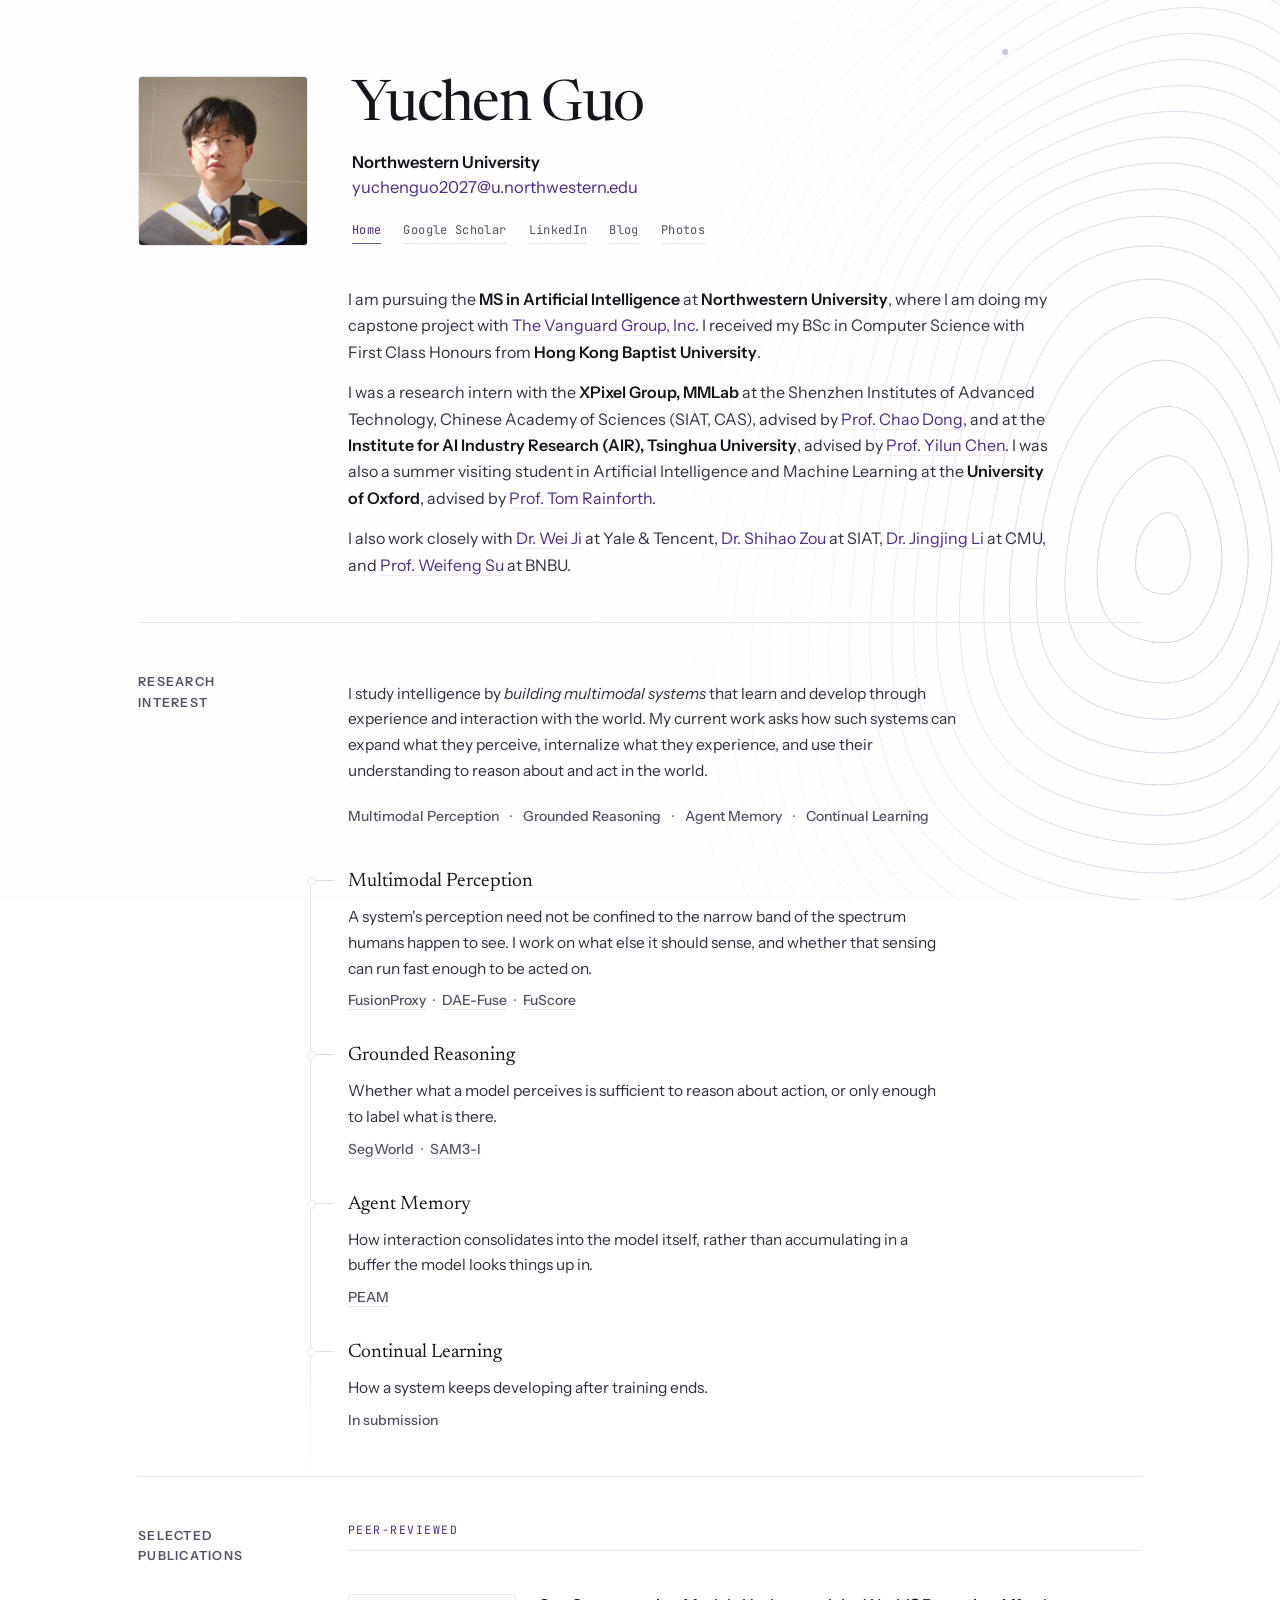
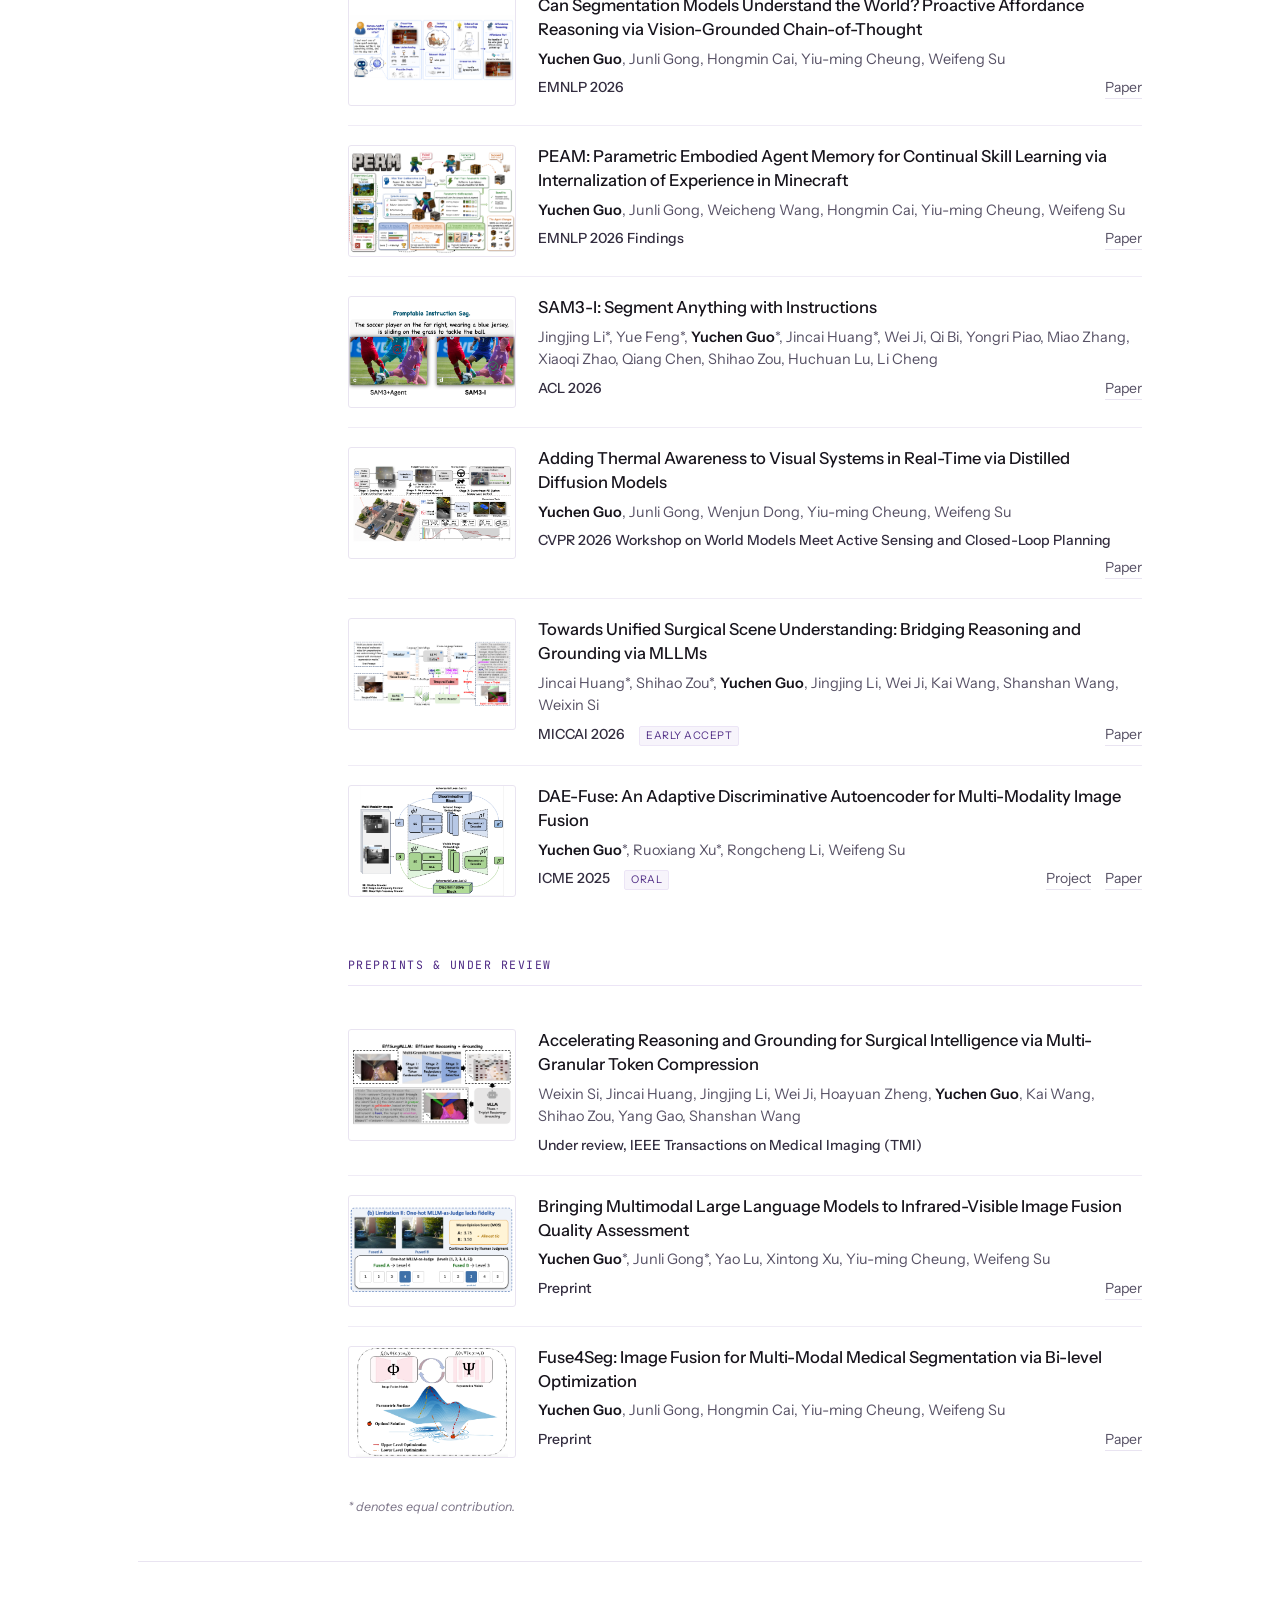
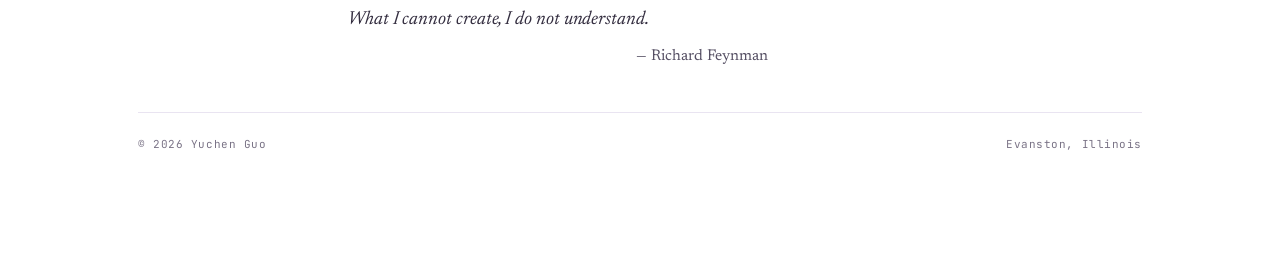
==== index.html @ 352e9614 "Revise research statement in index.html Removed a paragraph about studying intelligence and updated " ====
<!doctype html>
<html lang="en">
<head>
<meta charset="utf-8" />
<meta name="viewport" content="width=device-width,initial-scale=1" />
<title>Yuchen Guo</title>
<meta name="description" content="Yuchen Guo — MSAI student at Northwestern University. Multimodal perception, grounded reasoning, agent memory, continual learning." />
<meta name="theme-color" content="#ffffff" />

<link rel="icon" type="image/jpeg" href="cat.jpg" />
<link rel="apple-touch-icon" href="cat.jpg" />
<link rel="preconnect" href="https://fonts.googleapis.com" />
<link rel="preconnect" href="https://fonts.gstatic.com" crossorigin />
<link href="https://fonts.googleapis.com/css2?family=Newsreader:ital,opsz,wght@0,6..72,300;0,6..72,400;0,6..72,500;1,6..72,300;1,6..72,400&family=Instrument+Sans:wght@400;500;600&family=JetBrains+Mono:wght@400;500&display=swap" rel="stylesheet" />
<link rel="stylesheet" href="site.css?v=8" />
</head>

<body>
<script>document.documentElement.className += " js";</script>
<div class="field" aria-hidden="true"></div>
<div class="grain" aria-hidden="true"></div>

<div class="page">

  <!-- ══════ MASTHEAD ══════ -->
  <header class="masthead rise">
    <div class="portrait"><img src="photo.png" alt="Yuchen Guo" /></div>
    <div>
      <h1 class="name">Yuchen Guo</h1>
      <p class="affil">
        <span class="school">Northwestern University</span><br />
        <a href="mailto:yuchenguo2027@u.northwestern.edu">yuchenguo2027@u.northwestern.edu</a>
      </p>
      <nav class="contact">
        <a href="index.html" aria-current="page">Home</a>
        <a href="https://scholar.google.com/citations?user=2wsaCVoAAAAJ&amp;hl=en" target="_blank" rel="noopener noreferrer">Google Scholar</a>
        <a href="https://www.linkedin.com/in/yuchenguonu/" target="_blank" rel="noopener noreferrer">LinkedIn</a>
        <a href="blog.html">Blog</a>
        <a href="photos.html">Photos</a>
      </nav>
    </div>
  </header>

  <!-- ══════ BIO ══════ -->
  <section class="band band--open rise rise-2">
    <div class="band-label"></div>
    <div class="band-body bio">
      <p>
        I am pursuing the <strong>MS in Artificial Intelligence</strong> at
        <strong>Northwestern University</strong>, where I am doing my capstone project with
        <a href="https://investor.vanguard.com/">The Vanguard Group, Inc</a>. 
        I received my BSc in Computer Science with First
        Class Honours from <strong>Hong Kong Baptist University</strong>.
      </p>
      <p>
        I was a research intern with the <strong>XPixel Group, MMLab</strong> at the
        Shenzhen Institutes of Advanced Technology, Chinese Academy of Sciences (SIAT, CAS), advised by
        <a href="https://scholar.google.com/citations?user=OSDCB0UAAAAJ&amp;hl=en">Prof. Chao Dong</a>,
        and at the <strong>Institute for AI Industry Research (AIR), Tsinghua University</strong>,
        advised by <a href="https://air.tsinghua.edu.cn/en/info/1046/1621.htm">Prof. Yilun Chen</a>.
        I was also a summer visiting student in Artificial Intelligence and Machine Learning at the
        <strong>University of Oxford</strong>, advised by
        <a href="https://www.robots.ox.ac.uk/~twgr/">Prof. Tom Rainforth</a>.
      </p>
      <p>
        I also work closely with
        <a href="https://scholar.google.com/citations?user=G4uCKHcAAAAJ&amp;hl=en">Dr. Wei Ji</a>
        at Yale &amp; Tencent, <a href="https://jimmyzou.github.io/">Dr. Shihao Zou</a> at SIAT,
        <a href="https://scholar.google.com/citations?user=1QYsOAUAAAAJ&amp;hl=en">Dr. Jingjing Li</a> at CMU, and
        <a href="https://staff.uic.edu.cn/wfsu/en">Prof. Weifeng Su</a> at BNBU.
      </p>
    </div>
  </section>

  <!-- ══════ RESEARCH INTERESTS ══════ -->
  <section class="band band--research">
    <div class="band-label">Research<br />Interest</div>
    <div class="band-body">

      <p class="statement-sub">
        I study intelligence by <em>building multimodal systems</em> that learn
        and develop through experience and interaction with the world. My current work asks how such systems can expand what they perceive, internalize what they
        experience, and use their understanding to reason about and act in the world.
      </p>

      <div class="keys">
        <span>Multimodal Perception</span>
        <span>Grounded Reasoning</span>
        <span>Agent Memory</span>
        <span>Continual Learning</span>
      </div>

      <div class="themes">
      <span class="spine" aria-hidden="true"><i class="spine-fill"></i></span>

      <div class="theme">
        <div class="theme-name">Multimodal Perception</div>
        <p class="theme-note">
          A system's perception need not be confined to the narrow band of the spectrum humans
          happen to see. I work on what else it should sense, and whether that sensing can run
          fast enough to be acted on.
        </p>
        <div class="theme-refs">
          <a href="https://arxiv.org/pdf/2605.06010">FusionProxy</a><span class="dot">·</span><a href="https://www.arxiv.org/pdf/2409.10080">DAE-Fuse</a><span class="dot">·</span><a href="https://arxiv.org/pdf/2605.06969">FuScore</a>
        </div>
      </div>

      <div class="theme">
        <div class="theme-name">Grounded Reasoning</div>
        <p class="theme-note">
          Whether what a model perceives is sufficient to reason about action, or only enough to
          label what is there.
        </p>
        <div class="theme-refs">
          <a href="https://arxiv.org/pdf/2605.27764">SegWorld</a><span class="dot">·</span><a href="https://arxiv.org/abs/2512.04585">SAM3-I</a>
        </div>
      </div>

      <div class="theme">
        <div class="theme-name">Agent Memory</div>
        <p class="theme-note">
          How interaction consolidates into the model itself, rather than accumulating in a buffer
          the model looks things up in.
        </p>
        <div class="theme-refs">
          <a href="https://arxiv.org/pdf/2605.27762">PEAM</a>
        </div>
      </div>

      <div class="theme">
        <div class="theme-name">Continual Learning</div>
        <p class="theme-note">How a system keeps developing after training ends.</p>
        <div class="theme-refs">In submission</div>
      </div>

      </div>

    </div>
  </section>

  <!-- ══════ PUBLICATIONS ══════ -->
  <section class="band">
    <div class="band-label">Selected<br />Publications</div>
    <div class="band-body">

      <div class="pubgroup">
        <div class="pubgroup-title">Peer-reviewed</div>

        <article class="pub">
          <div class="pub-fig"><img src="SegWorld.png" alt="SegWorld" /></div>
          <div class="pub-body">
            <h3 class="pub-title">Can Segmentation Models Understand the World? Proactive Affordance Reasoning via Vision-Grounded Chain-of-Thought</h3>
            <p class="pub-authors">
              <span class="me">Yuchen Guo</span>, Junli Gong, Hongmin Cai, Yiu-ming Cheung, Weifeng Su
            </p>
            <div class="pub-meta">
              <span class="pub-venue">EMNLP 2026</span>
              <span class="pub-links"><a href="https://arxiv.org/pdf/2605.27764">Paper</a></span>
            </div>
          </div>
        </article>

        <article class="pub">
          <div class="pub-fig"><img src="PEAM.png" alt="PEAM" /></div>
          <div class="pub-body">
            <h3 class="pub-title">PEAM: Parametric Embodied Agent Memory for Continual Skill Learning via Internalization of Experience in Minecraft</h3>
            <p class="pub-authors">
              <span class="me">Yuchen Guo</span>, Junli Gong, Weicheng Wang, Hongmin Cai, Yiu-ming Cheung, Weifeng Su
            </p>
            <div class="pub-meta">
              <span class="pub-venue">EMNLP 2026 Findings</span>
              <span class="pub-links"><a href="https://arxiv.org/pdf/2605.27762">Paper</a></span>
            </div>
          </div>
        </article>

        <article class="pub">
          <div class="pub-fig"><img src="sam3-I.png" alt="SAM3-I" /></div>
          <div class="pub-body">
            <h3 class="pub-title">SAM3-I: Segment Anything with Instructions</h3>
            <p class="pub-authors">
              Jingjing Li*, Yue Feng*, <span class="me">Yuchen Guo</span>*, Jincai Huang*, Wei Ji,
              Qi Bi, Yongri Piao, Miao Zhang, Xiaoqi Zhao, Qiang Chen, Shihao Zou, Huchuan Lu, Li Cheng
            </p>
            <div class="pub-meta">
              <span class="pub-venue">ACL 2026</span>
              <span class="pub-links"><a href="https://arxiv.org/abs/2512.04585">Paper</a></span>
            </div>
          </div>
        </article>
        
        <article class="pub">
          <div class="pub-fig"><img src="fusionproxy.png" alt="FusionProxy" /></div>
          <div class="pub-body">
            <h3 class="pub-title">Adding Thermal Awareness to Visual Systems in Real-Time via Distilled Diffusion Models</h3>
            <p class="pub-authors">
              <span class="me">Yuchen Guo</span>, Junli Gong, Wenjun Dong, Yiu-ming Cheung, Weifeng Su
            </p>
            <div class="pub-meta">
              <span class="pub-venue">CVPR 2026 Workshop on World Models Meet Active Sensing and Closed-Loop Planning</span>
              <span class="pub-links"><a href="https://arxiv.org/pdf/2605.06010">Paper</a></span>
            </div>
          </div>
        </article>

        <article class="pub">
          <div class="pub-fig"><img src="surg.png" alt="Surgical scene understanding" /></div>
          <div class="pub-body">
            <h3 class="pub-title">Towards Unified Surgical Scene Understanding: Bridging Reasoning and Grounding via MLLMs</h3>
            <p class="pub-authors">
              Jincai Huang*, Shihao Zou*, <span class="me">Yuchen Guo</span>, Jingjing Li, Wei Ji,
              Kai Wang, Shanshan Wang, Weixin Si
            </p>
            <div class="pub-meta">
              <span class="pub-venue">MICCAI 2026</span>
              <span class="pub-flag">Early Accept</span>
              <span class="pub-links"><a href="https://arxiv.org/pdf/2605.13530">Paper</a></span>
            </div>
          </div>
        </article>

        <article class="pub">
          <div class="pub-fig"><img src="daep1.png" alt="DAE-Fuse" /></div>
          <div class="pub-body">
            <h3 class="pub-title">DAE-Fuse: An Adaptive Discriminative Autoencoder for Multi-Modality Image Fusion</h3>
            <p class="pub-authors">
              <span class="me">Yuchen Guo</span>*, Ruoxiang Xu*, Rongcheng Li, Weifeng Su
            </p>
            <div class="pub-meta">
              <span class="pub-venue">ICME 2025</span>
              <span class="pub-flag">Oral</span>
              <span class="pub-links">
                <a href="https://eurekaarrow.github.io/daefuse.github.io/">Project</a>
                <a href="https://www.arxiv.org/pdf/2409.10080">Paper</a>
              </span>
            </div>
          </div>
        </article>
      </div>

      <div class="pubgroup">
        <div class="pubgroup-title">Preprints &amp; under review</div>

        <article class="pub">
          <div class="pub-fig"><img src="SurgEff.png" alt="Surgical token compression" /></div>
          <div class="pub-body">
            <h3 class="pub-title">Accelerating Reasoning and Grounding for Surgical Intelligence via Multi-Granular Token Compression</h3>
            <p class="pub-authors">
              Weixin Si, Jincai Huang, Jingjing Li, Wei Ji, Hoayuan Zheng, <span class="me">Yuchen Guo</span>,
              Kai Wang, Shihao Zou, Yang Gao, Shanshan Wang
            </p>
            <div class="pub-meta">
              <span class="pub-venue">Under review, IEEE Transactions on Medical Imaging (TMI)</span>
            </div>
          </div>
        </article>

        <article class="pub">
          <div class="pub-fig"><img src="FuScore.png" alt="FuScore" /></div>
          <div class="pub-body">
            <h3 class="pub-title">Bringing Multimodal Large Language Models to Infrared-Visible Image Fusion Quality Assessment</h3>
            <p class="pub-authors">
              <span class="me">Yuchen Guo</span>*, Junli Gong*, Yao Lu, Xintong Xu, Yiu-ming Cheung, Weifeng Su
            </p>
            <div class="pub-meta">
              <span class="pub-venue">Preprint</span>
              <span class="pub-links"><a href="https://arxiv.org/pdf/2605.06969">Paper</a></span>
            </div>
          </div>
        </article>

        <article class="pub">
          <div class="pub-fig"><img src="seg1.png" alt="Fuse4Seg" /></div>
          <div class="pub-body">
            <h3 class="pub-title">Fuse4Seg: Image Fusion for Multi-Modal Medical Segmentation via Bi-level Optimization</h3>
            <p class="pub-authors">
              <span class="me">Yuchen Guo</span>, Junli Gong, Hongmin Cai, Yiu-ming Cheung, Weifeng Su
            </p>
            <div class="pub-meta">
              <span class="pub-venue">Preprint</span>
              <span class="pub-links"><a href="https://arxiv.org/pdf/2409.10328">Paper</a></span>
            </div>
          </div>
        </article>

        <p class="pub-foot">* denotes equal contribution.</p>
      </div>

    </div>
  </section>

  <!-- ══════ CODA ══════ -->
  <section class="band coda">
    <div class="band-label"></div>
    <div class="band-body">
      <blockquote>
        What I cannot create, I do not understand.
        <cite>&mdash;&nbsp;Richard Feynman</cite>
      </blockquote>
    </div>
  </section>

  <footer class="foot">
    <span>© <span id="y"></span> Yuchen Guo</span>
    <span>Evanston, Illinois</span>
  </footer>

</div>

<script>
var yEl = document.getElementById('y');
if (yEl) yEl.textContent = new Date().getFullYear();

/* four themes wire into one path as you read past them */
(function(){
  var spine = document.querySelector('.spine');
  var fill  = document.querySelector('.spine-fill');
  var items = [].slice.call(document.querySelectorAll('.theme'));
  if (!spine || !fill) return;
  var queued = false;

  function light(){
    var line = innerHeight * 0.70;
    var box  = spine.getBoundingClientRect();
    fill.style.height = Math.max(0, Math.min(box.height, line - box.top)).toFixed(1) + 'px';
    for (var i = 0; i < items.length; i++){
      var t = items[i].getBoundingClientRect().top + 14;
      items[i].classList.toggle('lit', t <= line);
    }
    queued = false;
  }
  function ping(){ if (!queued){ queued = true; requestAnimationFrame(light); } }

  addEventListener('scroll', ping, {passive:true});
  addEventListener('resize', ping, {passive:true});
  addEventListener('load',   ping);
  light();
})();
</script>
<script src="field.js?v=6"></script>
</body>
</html>
---- site.css ----
/* ═══════════════ tokens ═══════════════ */

:root{
  --ink:        #17141c;
  --ink-soft:   #332d3f;
  --muted:      #565064;
  --faint:      #7a7386;

  --paper:      #ffffff;
  --wash:       #f7f4fb;
  --rule:       #e9e4f1;
  --rule-soft:  #f0ecf6;

  --purple:     #4e2a84;
  --purple-mid: #7b5aa6;
  --purple-tint:#ece5f6;

  --serif: "Newsreader", Georgia, "Times New Roman", serif;
  --sans:  "Instrument Sans", ui-sans-serif, system-ui, -apple-system, "Segoe UI", sans-serif;
  --mono:  "JetBrains Mono", ui-monospace, SFMono-Regular, Menlo, monospace;

  --page:  1060px;
  --rail:  158px;
  --gap:   52px;
}

*{ box-sizing:border-box; margin:0; padding:0 }
html{ -webkit-text-size-adjust:100% }

body{
  background:var(--paper);
  color:var(--ink);
  font-family:var(--sans);
  font-size:16px;
  line-height:1.65;
}

a{ color:var(--purple); text-decoration:none }
a:hover{ color:var(--purple-mid) }

:focus-visible{ outline:2px solid var(--purple); outline-offset:3px; border-radius:2px }

::selection{ background:var(--purple-tint); color:var(--ink) }
::-moz-selection{ background:var(--purple-tint); color:var(--ink) }

.page{ max-width:var(--page); margin:0 auto; padding:0 28px 110px; position:relative; z-index:1 }

/* ═══════════════ isotherm field ═══════════════ */

.field{
  position:fixed;
  inset:0 0 0 auto;
  width:min(58vw, 720px);
  pointer-events:none;
  user-select:none;
  z-index:0;
  overflow:hidden;
  opacity:0;
  animation:fieldIn 1.9s cubic-bezier(.3,.7,.4,1) .35s forwards;
  -webkit-mask-image:linear-gradient(to left,#000 0%,rgba(0,0,0,.85) 28%,rgba(0,0,0,.28) 62%,transparent 88%);
  mask-image:linear-gradient(to left,#000 0%,rgba(0,0,0,.85) 28%,rgba(0,0,0,.28) 62%,transparent 88%);
}
.field canvas{
  position:absolute;
  inset:0;
  width:100%; height:100%;
  display:block;
}
@keyframes fieldIn{ to{ opacity:.5 } }

/* ═══════════════ paper grain ═══════════════ */

.grain{
  position:fixed; inset:0;
  pointer-events:none;
  z-index:4;
  opacity:.042;
  mix-blend-mode:multiply;
  background-image:url("data:image/svg+xml,%3Csvg xmlns='http://www.w3.org/2000/svg' width='180' height='180'%3E%3Cfilter id='n'%3E%3CfeTurbulence type='fractalNoise' baseFrequency='.86' numOctaves='4' stitchTiles='stitch'/%3E%3CfeColorMatrix type='saturate' values='0'/%3E%3C/filter%3E%3Crect width='180' height='180' filter='url(%23n)'/%3E%3C/svg%3E");
  background-size:180px 180px;
}

/* ═══════════════ masthead ═══════════════ */

.masthead{
  display:grid;
  grid-template-columns:170px 1fr;
  gap:44px;
  align-items:center;
  padding:76px 0 40px;
}

.portrait{
  width:170px;
  border:1px solid var(--rule);
  border-radius:4px;
  overflow:hidden;
  background:var(--wash);
}
.portrait img{ width:100%; display:block }

.name{
  font-family:var(--serif);
  font-size:clamp(38px, 6vw, 56px);
  font-weight:400;
  font-variation-settings:"opsz" 72;
  line-height:1.04;
  letter-spacing:-.030em;
  color:var(--ink);
}

.affil{ margin-top:14px; font-size:16.5px; color:var(--ink-soft); line-height:1.5 }
.affil .school{ color:var(--ink); font-weight:600 }

.contact{
  margin-top:22px;
  display:flex; flex-wrap:wrap; gap:7px 22px;
  font-family:var(--mono); font-size:12px; letter-spacing:.03em;
}
.contact a{
  color:var(--muted);
  border-bottom:1px solid var(--rule);
  padding-bottom:2px;
  transition:color .18s ease, border-color .18s ease;
}
.contact a:hover{ color:var(--purple); border-bottom-color:var(--purple-mid) }
.contact a[aria-current]{
  color:var(--purple);
  border-bottom-color:var(--purple-mid);
}

/* ═══════════════ bands ═══════════════ */

.band{
  display:grid;
  grid-template-columns:var(--rail) 1fr;
  gap:var(--gap);
  padding:44px 0;
  border-top:1px solid var(--rule);
}
.band--open{ border-top:0; padding-top:0 }

.band-label{
  font-family:var(--sans);
  font-size:12.5px;
  font-weight:600;
  letter-spacing:.1em;
  text-transform:uppercase;
  color:var(--muted);
  padding-top:5px;
  position:sticky;
  top:30px;
  align-self:start;
}

.band-body{ min-width:0 }

/* ═══════════════ bio ═══════════════ */

.bio p{ max-width:64ch; color:var(--ink-soft); font-size:16px; margin-bottom:14px }
.bio p:last-child{ margin-bottom:0 }
.bio strong{ color:var(--ink); font-weight:600 }
.bio a{ border-bottom:1px solid var(--rule-soft) }
.bio a:hover{ border-bottom-color:var(--purple-mid) }

/* ═══════════════ research ═══════════════ */

.statement{
  font-family:var(--serif);
  font-size:20.5px; font-weight:400;
  line-height:1.5; letter-spacing:-.004em;
  color:var(--ink); max-width:56ch;
}
.statement em{ font-style:italic; color:var(--purple) }
.band--research .statement em{ font-style:normal; font-weight:500 }

.statement-sub{ margin-top:14px; max-width:62ch; font-size:15.5px; color:var(--ink-soft) }

.keys{
  margin:22px 0 38px;
  font-family:var(--sans); font-size:14px; font-weight:500; letter-spacing:0;
  color:var(--muted);
  display:flex; flex-wrap:wrap; gap:0 11px;
}
.keys span:not(:last-child)::after{ content:"·"; color:var(--faint); margin-left:11px }

.theme{ padding-bottom:28px }
.theme:last-child{ padding-bottom:0 }

.theme-name{
  position:relative;
  font-family:var(--serif);
  font-size:19.5px; font-weight:400;
  color:var(--ink); margin-bottom:6px;
}
.theme-name::before{
  content:"";
  position:absolute;
  left:-38px; top:.72em;
  width:24px; height:1px;
  background:var(--purple);
  opacity:.8;
}

.theme-note{ max-width:60ch; color:var(--ink-soft); font-size:15.5px }

.theme-refs{ margin:8px 0 0 0; font-family:var(--sans); font-size:14px; font-weight:500; color:var(--muted) }
.theme-refs a{ color:var(--muted); border-bottom:1px solid var(--rule) }
.theme-refs a:hover{ color:var(--purple); border-bottom-color:var(--purple-mid) }
.theme-refs .dot{ color:var(--faint); margin:0 .5em }

/* ═══════════════ research spine ═══════════════ */

.themes{ position:relative }

.spine{
  position:absolute;
  left:-38px; top:14px; bottom:-78px;
  width:1px;
  background:linear-gradient(to bottom,
    var(--rule) 0%, var(--rule) 72%, rgba(233,228,241,.45) 88%, transparent 100%);
}
.spine-fill{
  position:absolute; left:0; top:0;
  width:1px; height:0;
  background:linear-gradient(to bottom,
    var(--purple) 0%, var(--purple) 86%, rgba(78,42,132,.15) 100%);
  opacity:.6;
}

.theme-name::after{
  content:"";
  position:absolute;
  left:-41px; top:calc(.72em - 3px);
  width:7px; height:7px;
  border-radius:50%;
  background:var(--paper);
  border:1px solid var(--rule);
}

/* no-JS fallback: show everything already lit */
.js .theme-name::before{ opacity:.16; transition:opacity .5s ease }
.js .theme-name::after{ transition:background .5s ease, border-color .5s ease }
.js .theme.lit .theme-name::before{ opacity:.85 }
.js .theme.lit .theme-name::after{ background:var(--purple); border-color:var(--purple) }

@media (max-width: 560px){
  .spine{ display:none }
  .theme-name::after{ display:none }
}

/* ═══════════════ publications ═══════════════ */

.pubgroup + .pubgroup{ margin-top:40px }

.pubgroup-title{
  font-family:var(--mono);
  font-size:11.5px; letter-spacing:.13em; text-transform:uppercase;
  color:var(--purple);
  padding-bottom:10px; margin-bottom:24px;
  border-bottom:1px solid var(--purple-tint);
}

.pub{
  display:grid; grid-template-columns:168px minmax(0, 1fr); gap:22px;
  padding:19px 0;
  border-bottom:1px solid var(--rule-soft);
  align-items:start;
}
.pub:last-of-type{ border-bottom:0 }

.pub-fig{
  width:168px; aspect-ratio:3 / 2;
  border:1px solid var(--rule); border-radius:3px;
  overflow:hidden; background:var(--paper);
}
.pub-fig img{ width:100%; height:100%; object-fit:contain; display:block }

.pub-body{ min-width:0 }
.pub-title{
  font-family:var(--sans); font-size:16.5px; font-weight:500;
  line-height:1.45; color:var(--ink); margin-bottom:6px;
}
.pub-authors{ font-size:14.5px; line-height:1.55; color:var(--muted); margin-bottom:7px }
.pub-authors .me{ color:var(--ink); font-weight:600 }

.pub-meta{
  display:flex; flex-wrap:wrap; align-items:baseline; gap:6px 14px;
  font-family:var(--sans); font-size:14px; line-height:1.5; letter-spacing:0; color:var(--muted);
}
.pub-venue{ color:var(--ink-soft); font-weight:500 }
.pub-flag{
  color:var(--purple);
  border:1px solid var(--purple-tint); background:var(--wash);
  border-radius:2px; padding:1px 6px;
  font-size:10.5px; letter-spacing:.05em; text-transform:uppercase;
}
.pub-links{ margin-left:auto; display:flex; gap:14px }
.pub-links a{ color:var(--muted); border-bottom:1px solid var(--rule) }
.pub-links a:hover{ color:var(--purple); border-bottom-color:var(--purple-mid) }

.pub-foot{ margin-top:20px; font-size:12.5px; color:var(--faint); font-style:italic }

/* ═══════════════ coda ═══════════════ */

.coda blockquote{
  font-family:var(--serif);
  font-size:19px; font-weight:400; font-style:italic;
  line-height:1.5; letter-spacing:-.004em;
  color:var(--ink-soft); max-width:42ch;
}
.coda cite{
  display:block; margin-top:10px;
  font-family:var(--serif); font-size:15.5px;
  font-style:normal; font-weight:400; letter-spacing:0;
  text-align:right; color:var(--muted);
}

/* ═══════════════ blog ═══════════════ */

.post-list{ border-top:1px solid var(--rule-soft) }

.post{
  display:block;
  padding:22px 0;
  border-bottom:1px solid var(--rule-soft);
  color:inherit;
}
.post:hover .post-title{ color:var(--purple) }
.post:hover .post-arrow{ transform:translateX(4px); opacity:1 }

.post-date{
  font-family:var(--mono); font-size:11px;
  letter-spacing:.09em; text-transform:uppercase;
  color:var(--faint); margin-bottom:6px;
}
.post-title{
  font-family:var(--serif); font-size:22px; font-weight:400;
  line-height:1.32; color:var(--ink);
  transition:color .2s ease;
  display:flex; align-items:baseline; gap:10px;
}
.post-arrow{
  font-family:var(--sans); font-size:15px; color:var(--purple);
  opacity:.5; transition:transform .22s ease, opacity .22s ease;
}
.post-excerpt{ margin-top:7px; max-width:62ch; color:var(--ink-soft); font-size:15.5px }

.empty{
  padding:30px 0 6px;
  color:var(--faint); font-size:15.5px; font-style:italic;
}

/* ═══════════════ article (single post) ═══════════════ */

.article{ max-width:64ch }
.article h2{
  font-family:var(--serif); font-size:24px; font-weight:400;
  margin:38px 0 12px; color:var(--ink);
}
.article p{ margin-bottom:18px; color:var(--ink-soft); font-size:16.5px; line-height:1.75 }
.article blockquote{
  margin:26px 0; padding-left:22px;
  border-left:2px solid var(--purple-tint);
  font-family:var(--serif); font-style:italic; font-size:18px; color:var(--muted);
}
.article a{ border-bottom:1px solid var(--rule) }

.back{
  display:inline-block; margin-bottom:30px;
  font-family:var(--mono); font-size:11.5px;
  letter-spacing:.09em; text-transform:uppercase;
  color:var(--muted); border-bottom:1px solid var(--rule);
}
.back:hover{ color:var(--purple); border-bottom-color:var(--purple-mid) }

/* ═══════════════ photos + map ═══════════════ */

#map{
  height:440px;
  border:1px solid var(--rule);
  border-radius:4px;
  background:var(--wash);
  filter:saturate(.42);
}
.leaflet-container{ font-family:var(--sans) !important; background:#fff !important }
.leaflet-popup-content-wrapper{
  border-radius:3px !important;
  box-shadow:0 2px 14px rgba(23,20,28,.12) !important;
}
.leaflet-popup-content{
  margin:11px 14px !important;
  font-family:var(--sans) !important; font-size:13px !important; color:var(--ink) !important;
}
.leaflet-popup-content .pin-note{
  display:block; margin-top:2px;
  font-family:var(--mono); font-size:10.5px;
  letter-spacing:.06em; text-transform:uppercase; color:var(--faint);
}
.leaflet-control-attribution{ font-size:9px !important; opacity:.5 }

.map-note{
  margin-top:12px;
  font-family:var(--mono); font-size:11px; letter-spacing:.05em;
  color:var(--faint);
}

.gallery{
  columns:3; column-gap:14px;
}
.shot{
  break-inside:avoid;
  margin-bottom:14px;
  border:1px solid var(--rule);
  border-radius:3px;
  overflow:hidden;
  background:var(--wash);
  position:relative;
}
.shot img{ width:100%; display:block; transition:transform .5s cubic-bezier(.2,.7,.3,1) }
.shot:hover img{ transform:scale(1.028) }
.shot figcaption{
  position:absolute; left:0; right:0; bottom:0;
  padding:16px 12px 9px;
  font-family:var(--mono); font-size:10px;
  letter-spacing:.09em; text-transform:uppercase;
  color:#fff;
  background:linear-gradient(to top, rgba(23,20,28,.62), transparent);
  opacity:0; transition:opacity .28s ease;
}
.shot:hover figcaption{ opacity:1 }

/* ═══════════════ footer ═══════════════ */

.foot{
  border-top:1px solid var(--rule);
  padding-top:22px;
  display:flex; justify-content:space-between; flex-wrap:wrap; gap:8px;
  font-family:var(--mono); font-size:11px; letter-spacing:.05em; color:var(--faint);
}

/* ═══════════════ motion ═══════════════ */

.rise{ opacity:0; transform:translateY(8px); animation:rise .6s cubic-bezier(.22,.68,.35,1) forwards }
.rise-2{ animation-delay:.1s }
@keyframes rise{ to{ opacity:1; transform:none } }

@media (prefers-reduced-motion: reduce){
  .rise{ animation:none; opacity:1; transform:none }
  .field{ animation:none; opacity:.44 }
  *{ transition:none !important }
}

/* ═══════════════ responsive ═══════════════ */

@media (max-width: 1180px){
  .field{ width:min(66vw, 560px) }
  @keyframes fieldIn{ to{ opacity:.4 } }
  .gallery{ columns:2 }
}

@media (max-width: 880px){
  .band{ grid-template-columns:1fr; gap:18px; padding:38px 0 }
  .band-label{ padding-top:0; position:static }
  .masthead{ padding:56px 0 34px; gap:32px; grid-template-columns:140px 1fr }
  .portrait{ width:140px }
}

@media (max-width: 720px){
  .field{ display:none }
}

@media (max-width: 560px){
  .page{ padding:0 20px 72px }
  .masthead{ grid-template-columns:1fr; gap:22px; padding:44px 0 30px; align-items:start }
  .portrait{ width:118px }
  .statement{ font-size:19px }
  .pub{ grid-template-columns:1fr; gap:14px }
  .pub-fig{ width:100%; max-width:360px }
  .pub-links{ margin-left:0; width:100%; margin-top:4px }
  .theme-name::before{ display:none }
  .gallery{ columns:1 }
  #map{ height:340px }
  .post-title{ font-size:20px }
}
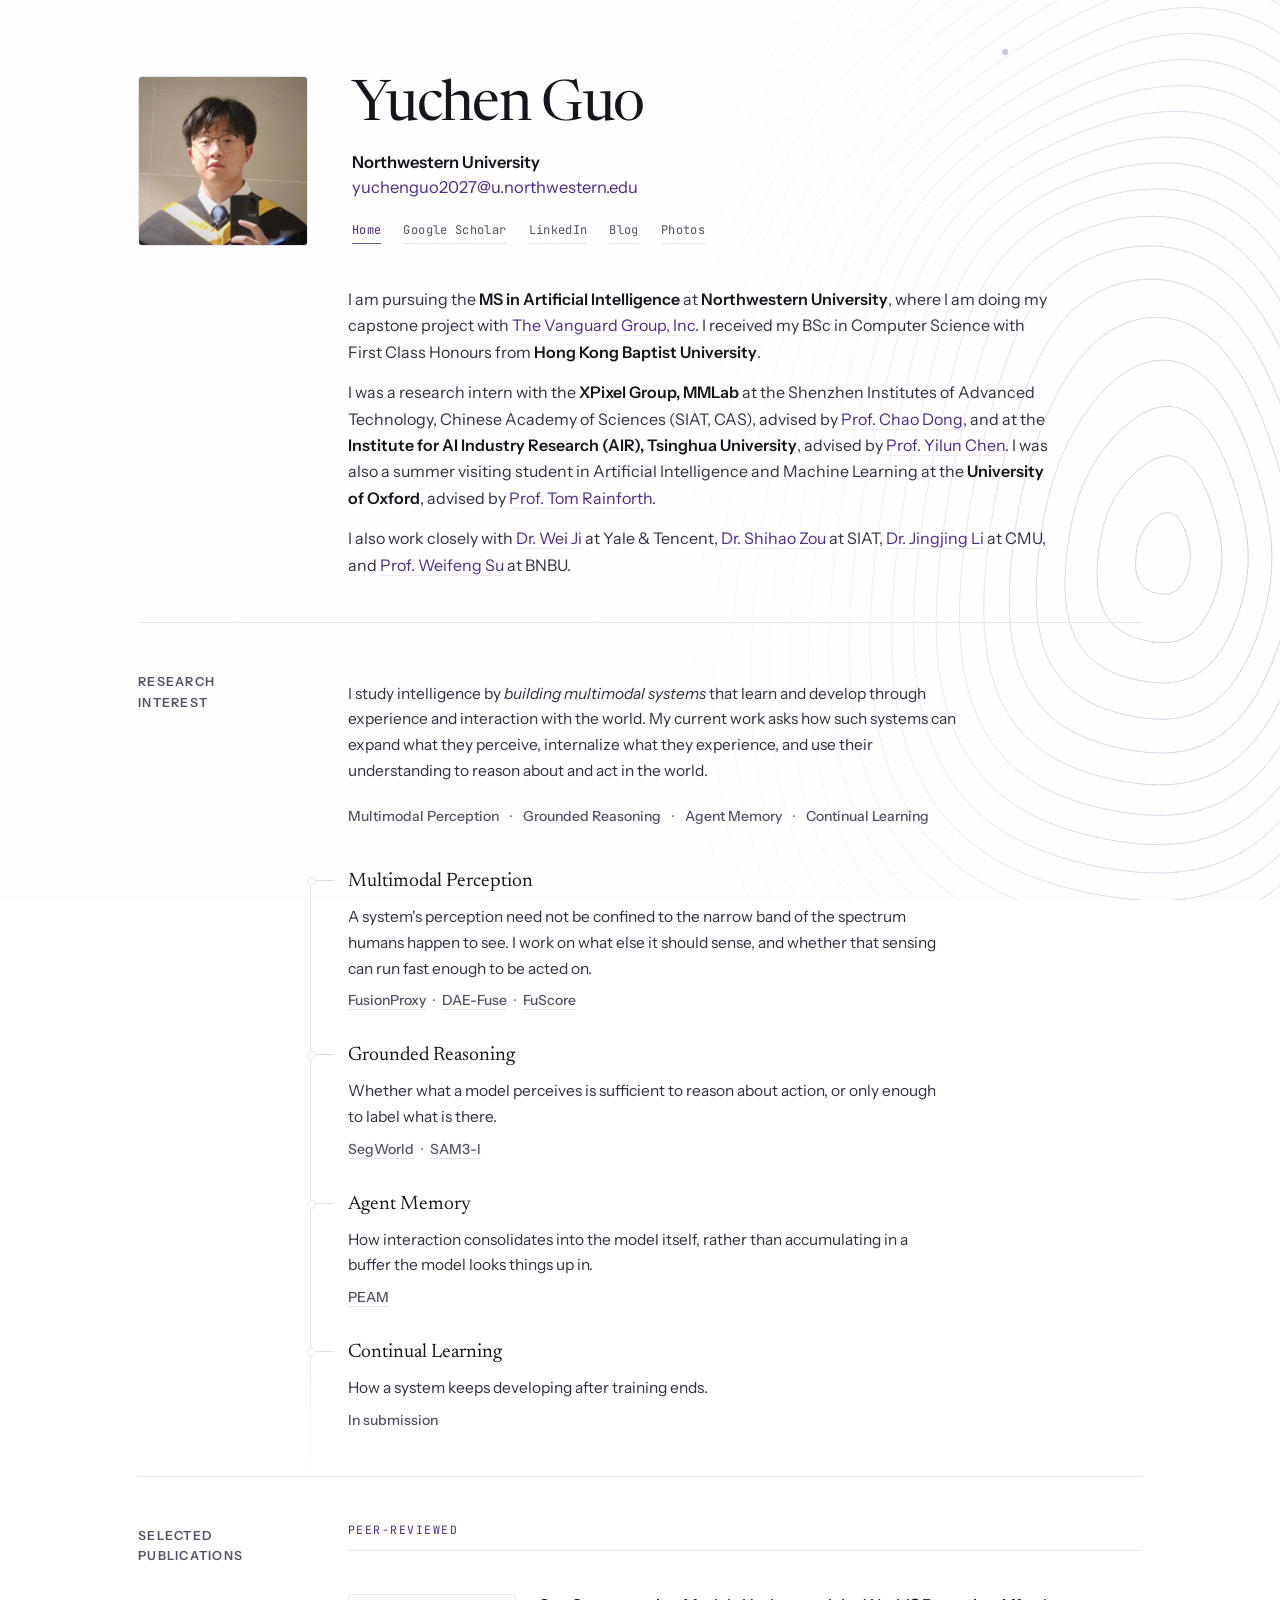
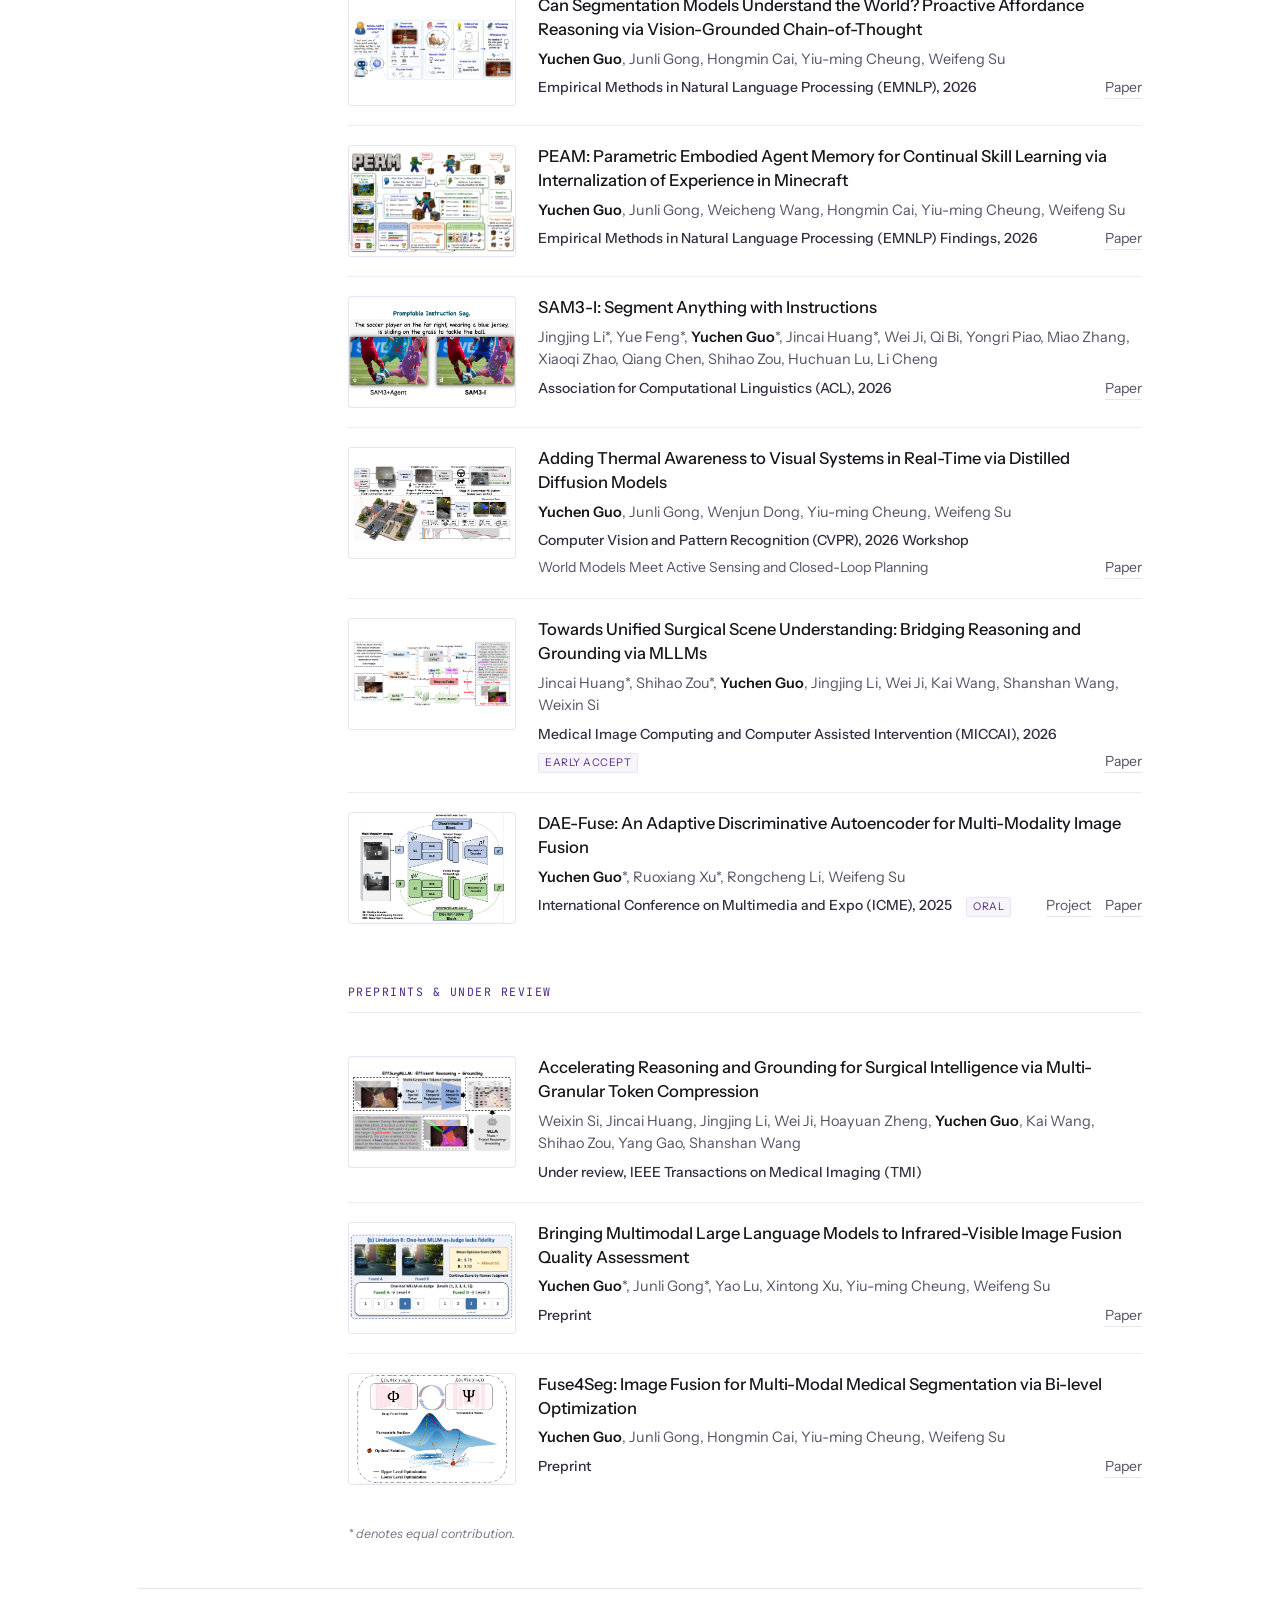
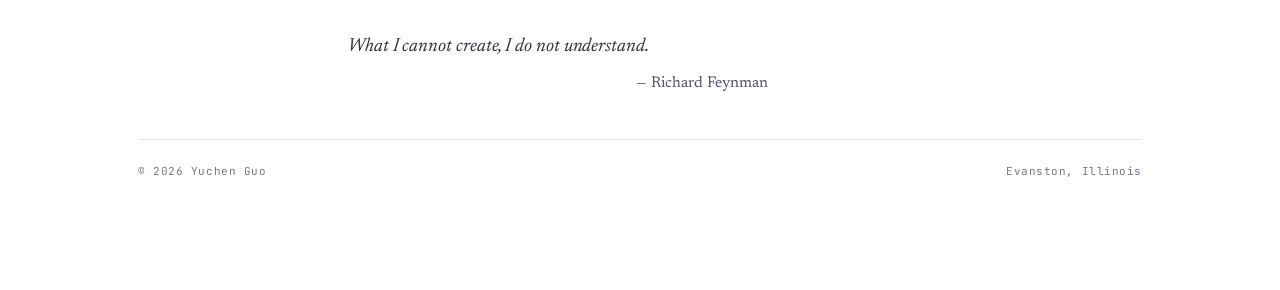
==== commit 059b97c9: "Update publication venues to full names and years" ====
--- a/index.html
+++ b/index.html
@@ -154,7 +154,7 @@
               <span class="me">Yuchen Guo</span>, Junli Gong, Hongmin Cai, Yiu-ming Cheung, Weifeng Su
             </p>
             <div class="pub-meta">
-              <span class="pub-venue">EMNLP 2026</span>
+              <span class="pub-venue">Empirical Methods in Natural Language Processing (EMNLP), 2026</span>
               <span class="pub-links"><a href="https://arxiv.org/pdf/2605.27764">Paper</a></span>
             </div>
           </div>
@@ -168,7 +168,7 @@
               <span class="me">Yuchen Guo</span>, Junli Gong, Weicheng Wang, Hongmin Cai, Yiu-ming Cheung, Weifeng Su
             </p>
             <div class="pub-meta">
-              <span class="pub-venue">EMNLP 2026 Findings</span>
+              <span class="pub-venue">Empirical Methods in Natural Language Processing (EMNLP) Findings, 2026</span>
               <span class="pub-links"><a href="https://arxiv.org/pdf/2605.27762">Paper</a></span>
             </div>
           </div>
@@ -183,7 +183,7 @@
               Qi Bi, Yongri Piao, Miao Zhang, Xiaoqi Zhao, Qiang Chen, Shihao Zou, Huchuan Lu, Li Cheng
             </p>
             <div class="pub-meta">
-              <span class="pub-venue">ACL 2026</span>
+              <span class="pub-venue">Association for Computational Linguistics (ACL), 2026</span>
               <span class="pub-links"><a href="https://arxiv.org/abs/2512.04585">Paper</a></span>
             </div>
           </div>
@@ -197,7 +197,8 @@
               <span class="me">Yuchen Guo</span>, Junli Gong, Wenjun Dong, Yiu-ming Cheung, Weifeng Su
             </p>
             <div class="pub-meta">
-              <span class="pub-venue">CVPR 2026 Workshop on World Models Meet Active Sensing and Closed-Loop Planning</span>
+              <span class="pub-venue">Computer Vision and Pattern Recognition (CVPR), 2026 Workshop </span>
+              <p>World Models Meet Active Sensing and Closed-Loop Planning</p>
               <span class="pub-links"><a href="https://arxiv.org/pdf/2605.06010">Paper</a></span>
             </div>
           </div>
@@ -212,7 +213,7 @@
               Kai Wang, Shanshan Wang, Weixin Si
             </p>
             <div class="pub-meta">
-              <span class="pub-venue">MICCAI 2026</span>
+              <span class="pub-venue">Medical Image Computing and Computer Assisted Intervention (MICCAI), 2026</span>
               <span class="pub-flag">Early Accept</span>
               <span class="pub-links"><a href="https://arxiv.org/pdf/2605.13530">Paper</a></span>
             </div>
@@ -227,7 +228,7 @@
               <span class="me">Yuchen Guo</span>*, Ruoxiang Xu*, Rongcheng Li, Weifeng Su
             </p>
             <div class="pub-meta">
-              <span class="pub-venue">ICME 2025</span>
+              <span class="pub-venue">International Conference on Multimedia and Expo (ICME), 2025</span>
               <span class="pub-flag">Oral</span>
               <span class="pub-links">
                 <a href="https://eurekaarrow.github.io/daefuse.github.io/">Project</a>
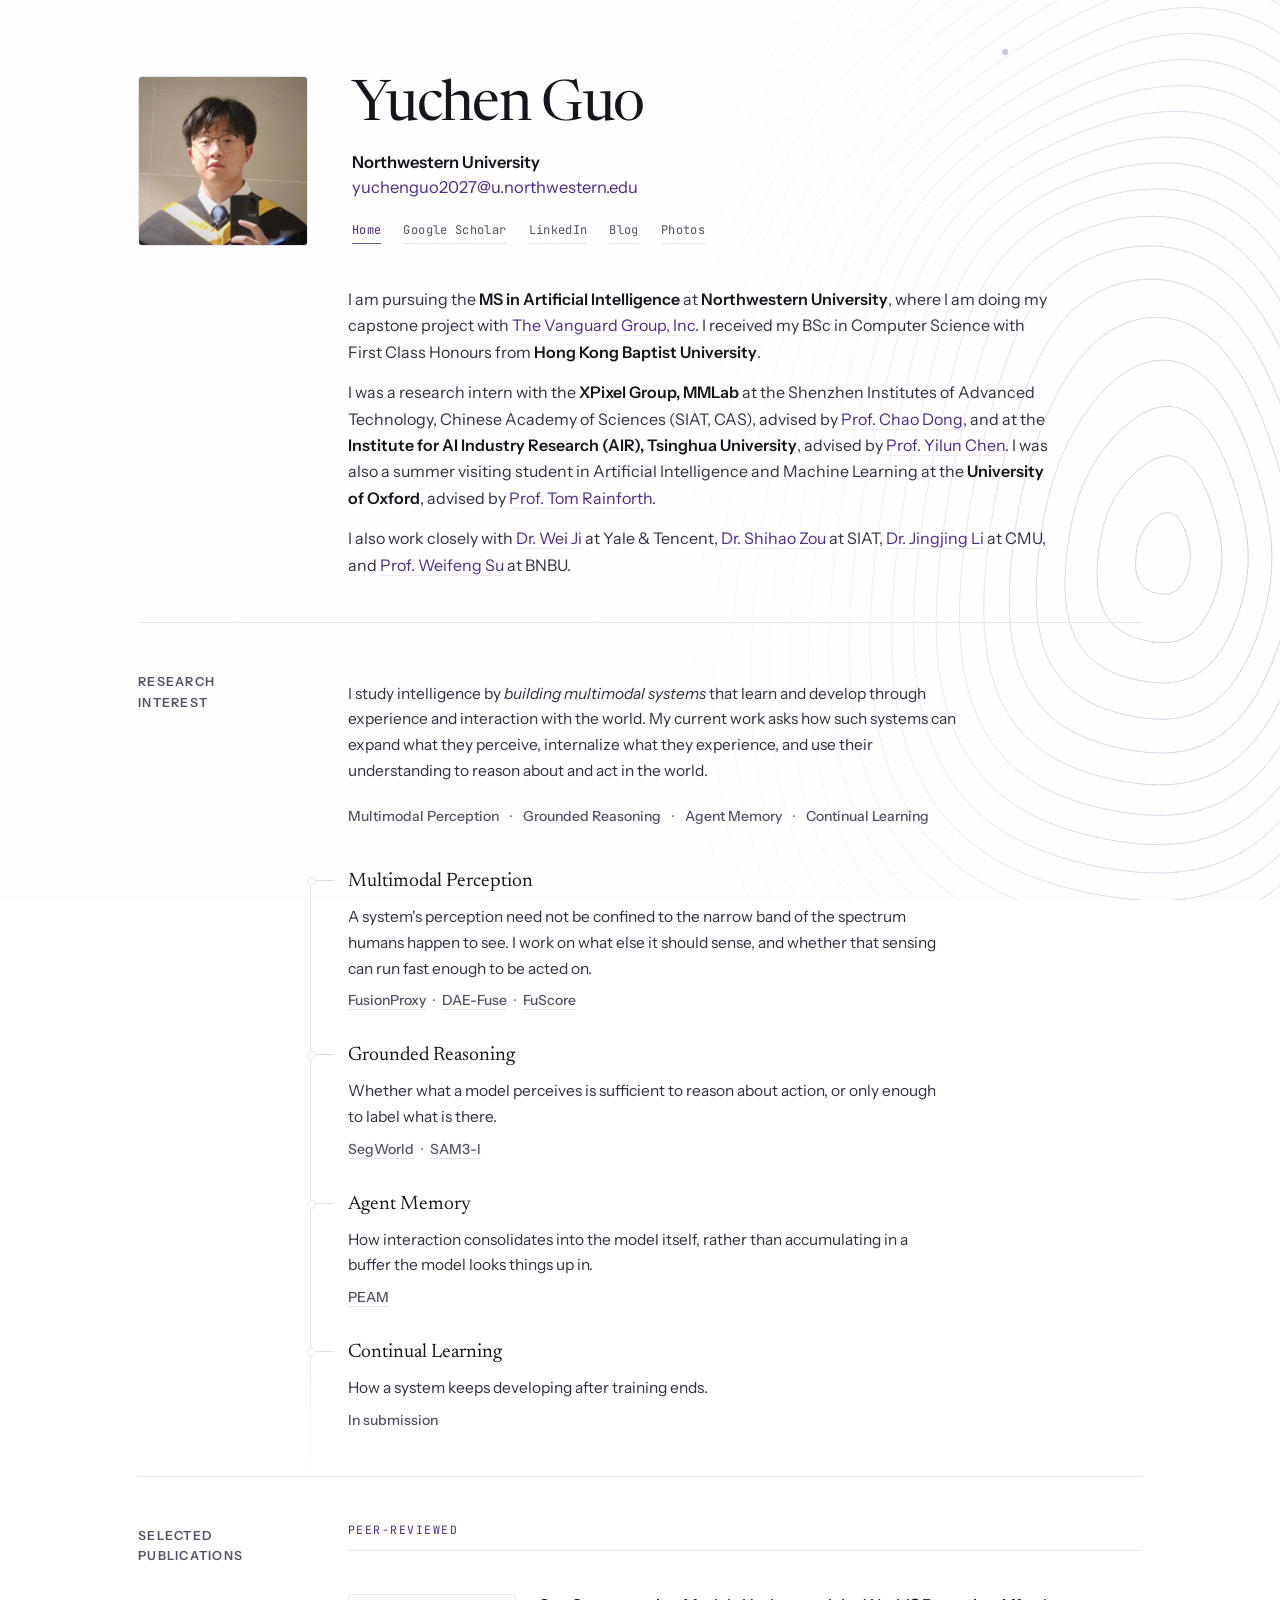
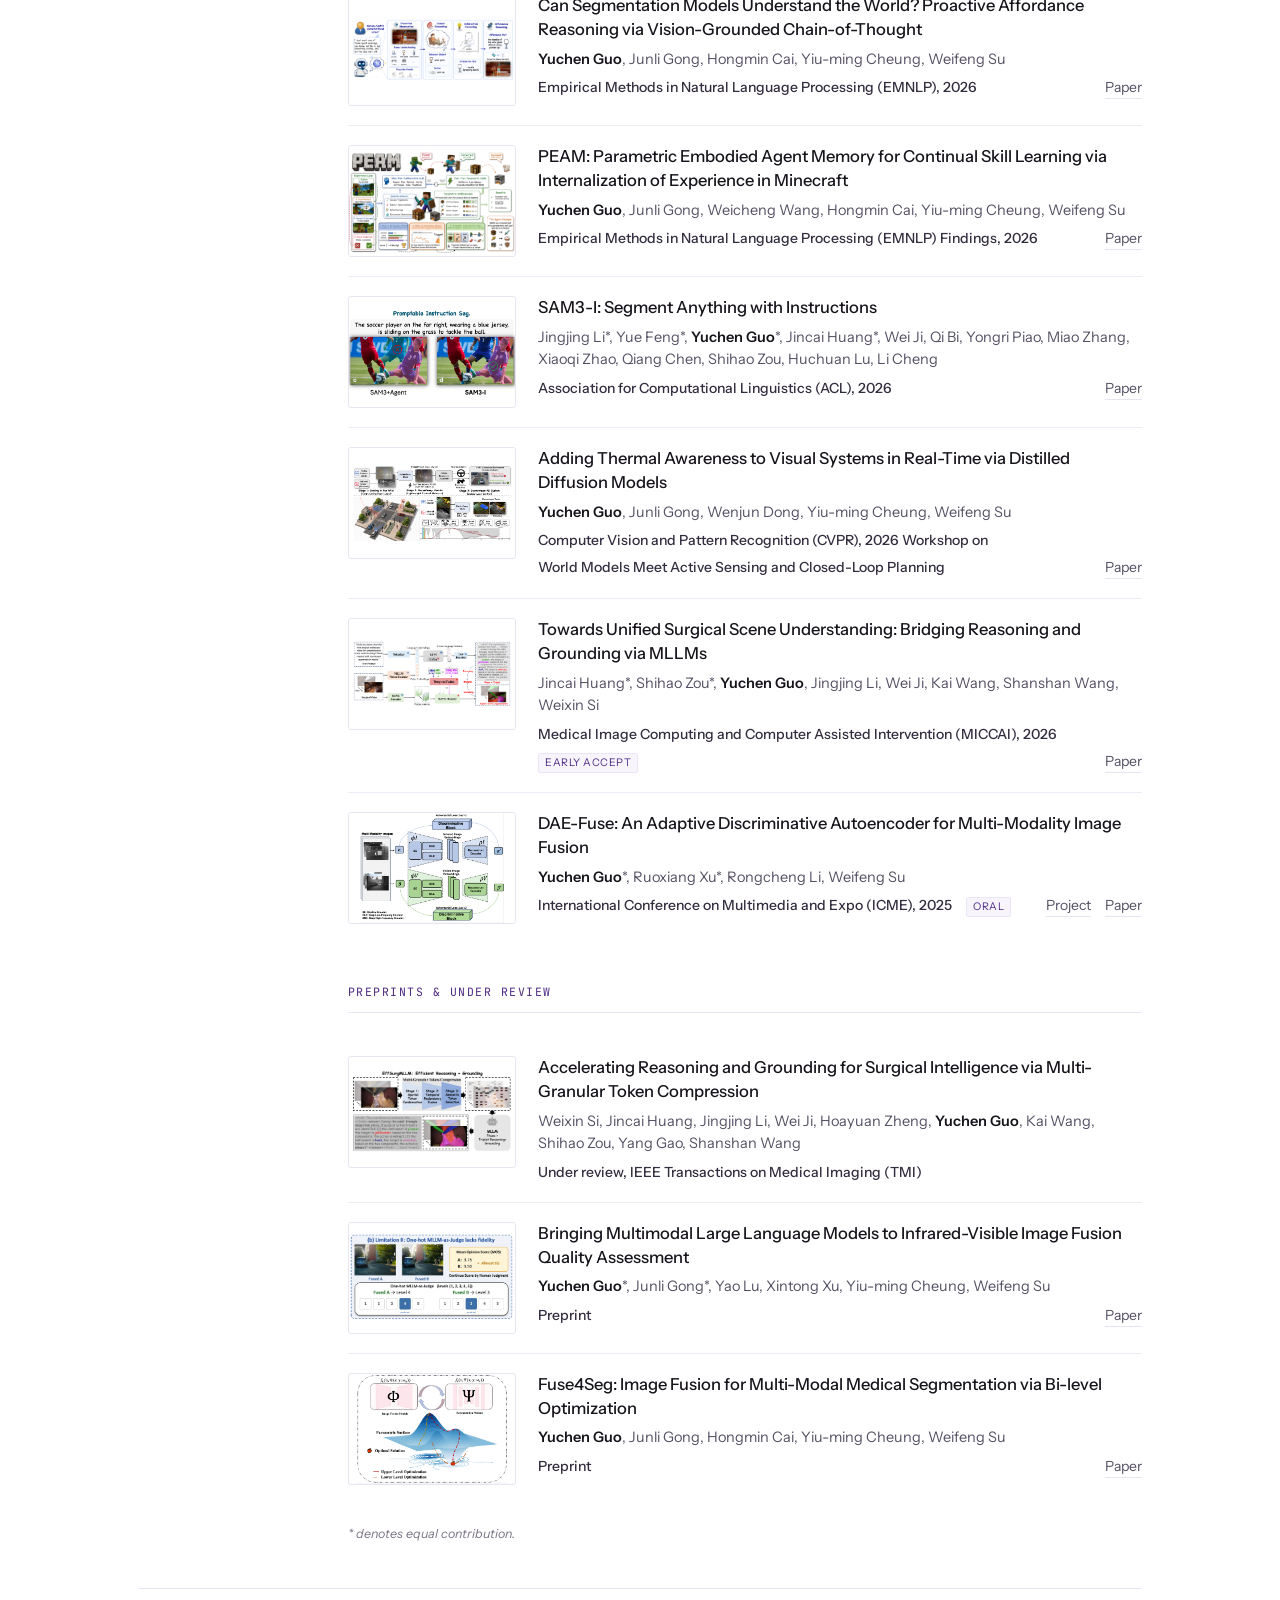
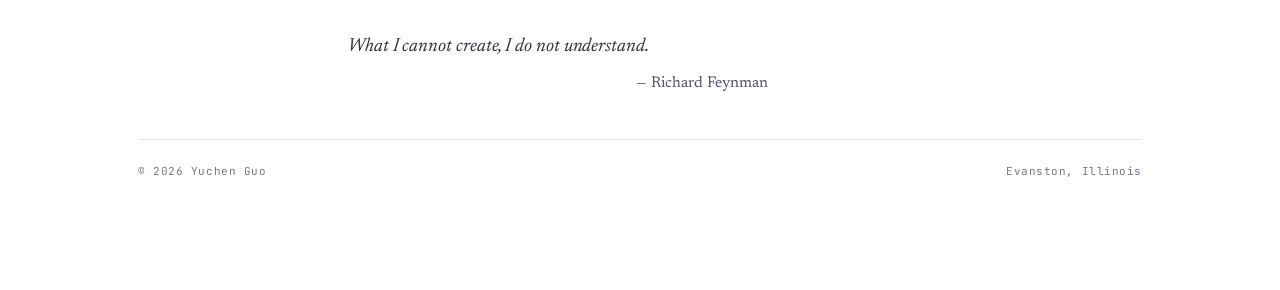
==== commit a690c2fc: "Update publication venue and title formatting" ====
--- a/index.html
+++ b/index.html
@@ -197,8 +197,8 @@
               <span class="me">Yuchen Guo</span>, Junli Gong, Wenjun Dong, Yiu-ming Cheung, Weifeng Su
             </p>
             <div class="pub-meta">
-              <span class="pub-venue">Computer Vision and Pattern Recognition (CVPR), 2026 Workshop </span>
-              <p>World Models Meet Active Sensing and Closed-Loop Planning</p>
+              <span class="pub-venue">Computer Vision and Pattern Recognition (CVPR), 2026 Workshop on</span>
+              <span class="pub-venue">World Models Meet Active Sensing and Closed-Loop Planning</span>
               <span class="pub-links"><a href="https://arxiv.org/pdf/2605.06010">Paper</a></span>
             </div>
           </div>
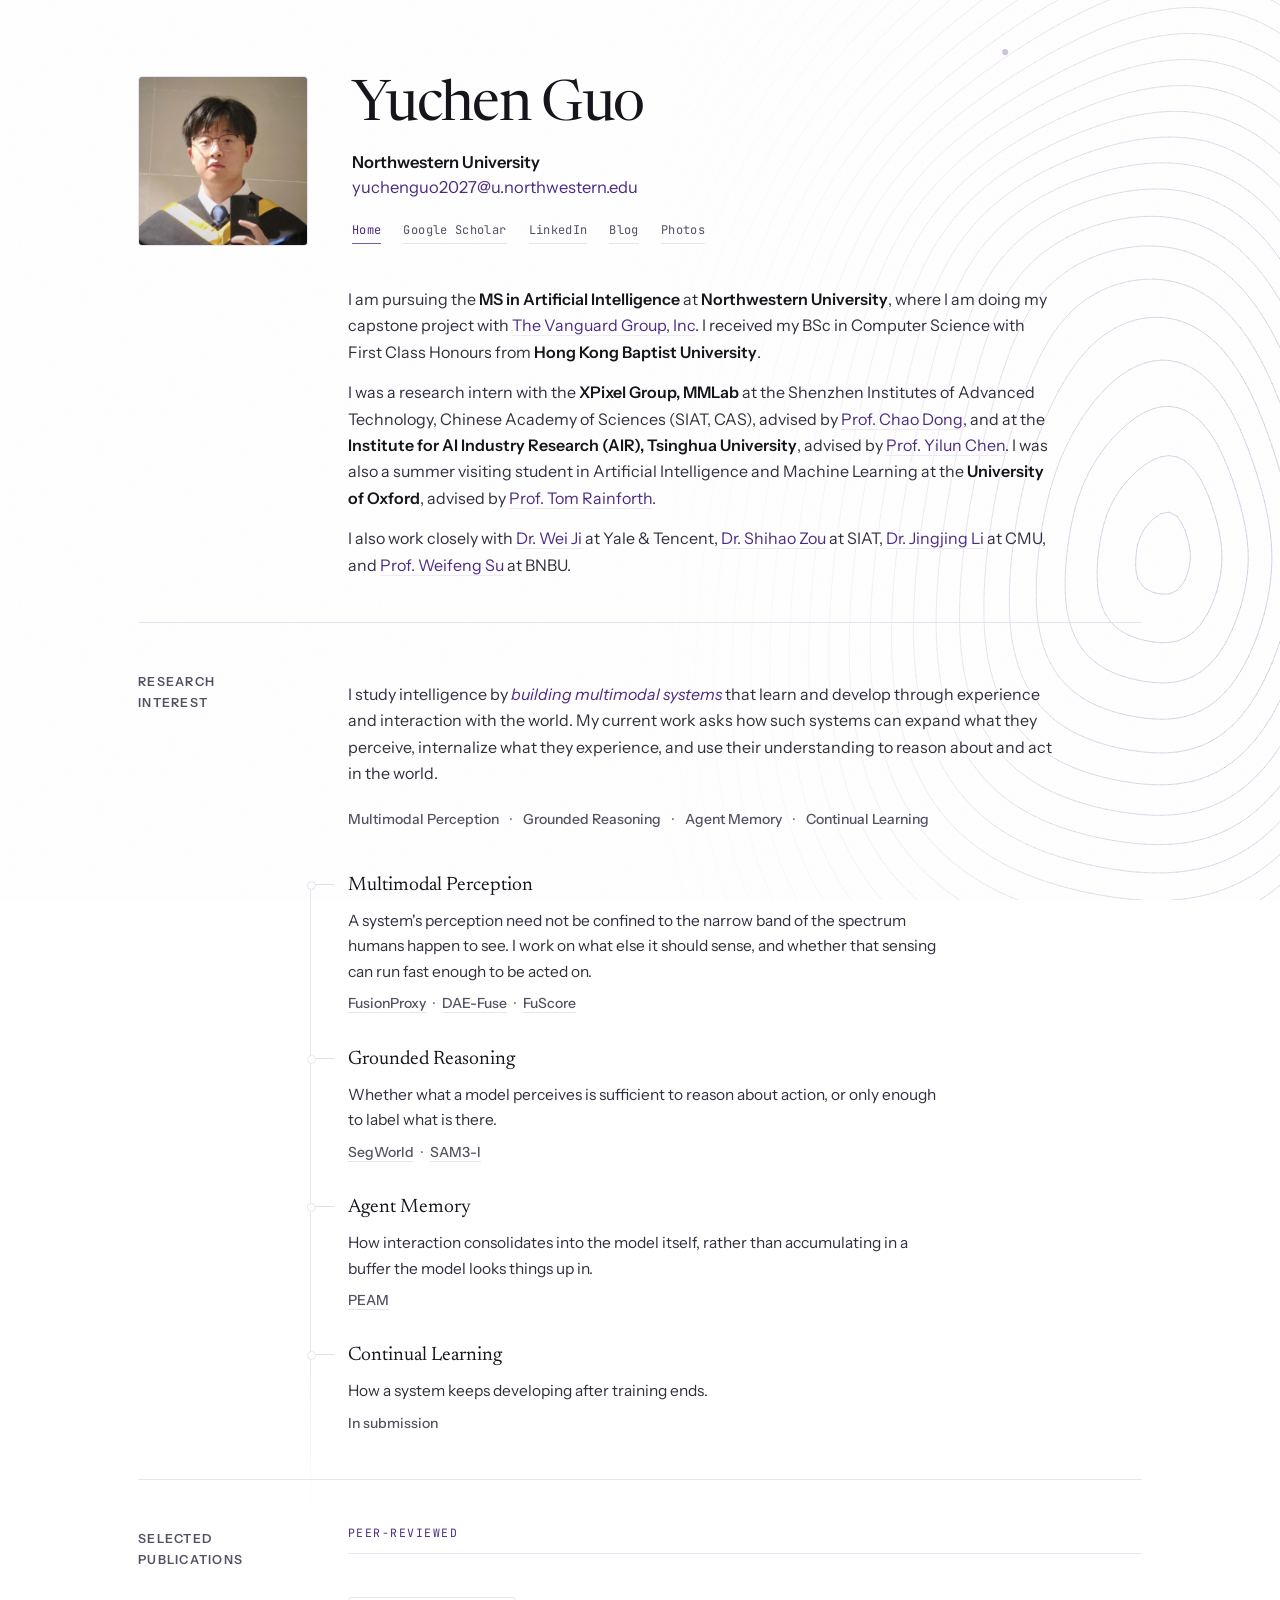
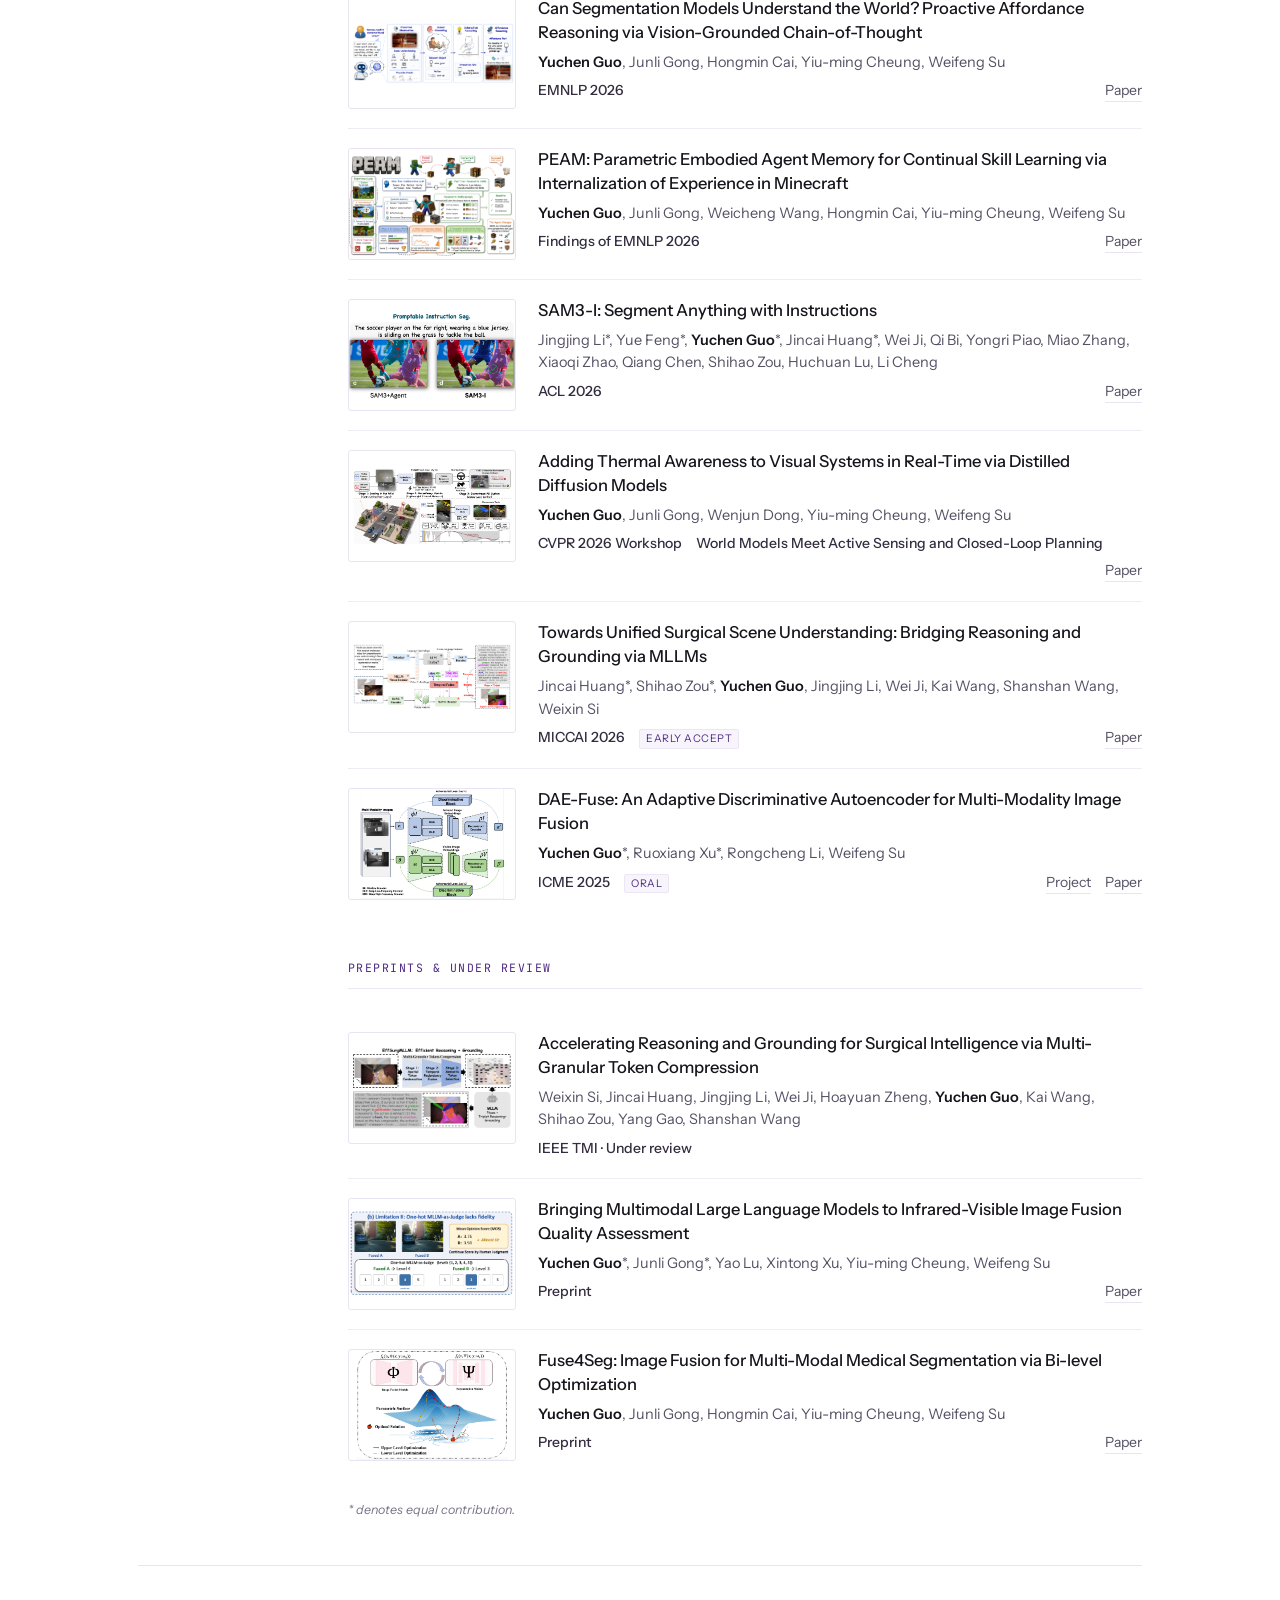
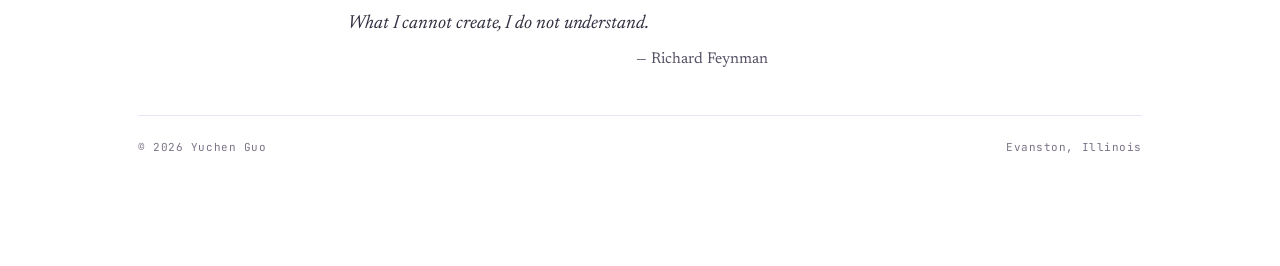
==== commit 41d7a648: "Restore venue abbreviations and match research introduction to bio typography" ====
--- a/index.html
+++ b/index.html
@@ -11,8 +11,8 @@
 <link rel="apple-touch-icon" href="cat.jpg" />
 <link rel="preconnect" href="https://fonts.googleapis.com" />
 <link rel="preconnect" href="https://fonts.gstatic.com" crossorigin />
-<link href="https://fonts.googleapis.com/css2?family=Newsreader:ital,opsz,wght@0,6..72,300;0,6..72,400;0,6..72,500;1,6..72,300;1,6..72,400&family=Instrument+Sans:wght@400;500;600&family=JetBrains+Mono:wght@400;500&display=swap" rel="stylesheet" />
-<link rel="stylesheet" href="site.css?v=8" />
+<link href="https://fonts.googleapis.com/css2?family=Newsreader:ital,opsz,wght@0,6..72,300;0,6..72,400;0,6..72,500;1,6..72,300;1,6..72,400&family=Instrument+Sans:ital,wght@0,400;0,500;0,600;1,400;1,500&family=JetBrains+Mono:wght@400;500&display=swap" rel="stylesheet" />
+<link rel="stylesheet" href="site.css?v=10" />
 </head>
 
 <body>
@@ -154,7 +154,7 @@
               <span class="me">Yuchen Guo</span>, Junli Gong, Hongmin Cai, Yiu-ming Cheung, Weifeng Su
             </p>
             <div class="pub-meta">
-              <span class="pub-venue">Empirical Methods in Natural Language Processing (EMNLP), 2026</span>
+              <span class="pub-venue">EMNLP 2026</span>
               <span class="pub-links"><a href="https://arxiv.org/pdf/2605.27764">Paper</a></span>
             </div>
           </div>
@@ -168,7 +168,7 @@
               <span class="me">Yuchen Guo</span>, Junli Gong, Weicheng Wang, Hongmin Cai, Yiu-ming Cheung, Weifeng Su
             </p>
             <div class="pub-meta">
-              <span class="pub-venue">Empirical Methods in Natural Language Processing (EMNLP) Findings, 2026</span>
+              <span class="pub-venue">Findings of EMNLP 2026</span>
               <span class="pub-links"><a href="https://arxiv.org/pdf/2605.27762">Paper</a></span>
             </div>
           </div>
@@ -183,7 +183,7 @@
               Qi Bi, Yongri Piao, Miao Zhang, Xiaoqi Zhao, Qiang Chen, Shihao Zou, Huchuan Lu, Li Cheng
             </p>
             <div class="pub-meta">
-              <span class="pub-venue">Association for Computational Linguistics (ACL), 2026</span>
+              <span class="pub-venue">ACL 2026</span>
               <span class="pub-links"><a href="https://arxiv.org/abs/2512.04585">Paper</a></span>
             </div>
           </div>
@@ -197,7 +197,7 @@
               <span class="me">Yuchen Guo</span>, Junli Gong, Wenjun Dong, Yiu-ming Cheung, Weifeng Su
             </p>
             <div class="pub-meta">
-              <span class="pub-venue">Computer Vision and Pattern Recognition (CVPR), 2026 Workshop on</span>
+              <span class="pub-venue">CVPR 2026 Workshop</span>
               <span class="pub-venue">World Models Meet Active Sensing and Closed-Loop Planning</span>
               <span class="pub-links"><a href="https://arxiv.org/pdf/2605.06010">Paper</a></span>
             </div>
@@ -213,7 +213,7 @@
               Kai Wang, Shanshan Wang, Weixin Si
             </p>
             <div class="pub-meta">
-              <span class="pub-venue">Medical Image Computing and Computer Assisted Intervention (MICCAI), 2026</span>
+              <span class="pub-venue">MICCAI 2026</span>
               <span class="pub-flag">Early Accept</span>
               <span class="pub-links"><a href="https://arxiv.org/pdf/2605.13530">Paper</a></span>
             </div>
@@ -228,7 +228,7 @@
               <span class="me">Yuchen Guo</span>*, Ruoxiang Xu*, Rongcheng Li, Weifeng Su
             </p>
             <div class="pub-meta">
-              <span class="pub-venue">International Conference on Multimedia and Expo (ICME), 2025</span>
+              <span class="pub-venue">ICME 2025</span>
               <span class="pub-flag">Oral</span>
               <span class="pub-links">
                 <a href="https://eurekaarrow.github.io/daefuse.github.io/">Project</a>
@@ -251,7 +251,7 @@
               Kai Wang, Shihao Zou, Yang Gao, Shanshan Wang
             </p>
             <div class="pub-meta">
-              <span class="pub-venue">Under review, IEEE Transactions on Medical Imaging (TMI)</span>
+              <span class="pub-venue">IEEE TMI &middot; Under review</span>
             </div>
           </div>
         </article>
--- a/site.css
+++ b/site.css
@@ -172,9 +172,10 @@
   color:var(--ink); max-width:56ch;
 }
 .statement em{ font-style:italic; color:var(--purple) }
-.band--research .statement em{ font-style:normal; font-weight:500 }
+.band--research .statement-sub em{ font-style:italic; color:var(--purple); font-weight:400 }
 
 .statement-sub{ margin-top:14px; max-width:62ch; font-size:15.5px; color:var(--ink-soft) }
+.band--research .statement-sub{ font-family:var(--sans); font-size:16px; font-weight:400; line-height:1.65; max-width:64ch }
 
 .keys{
   margin:22px 0 38px;
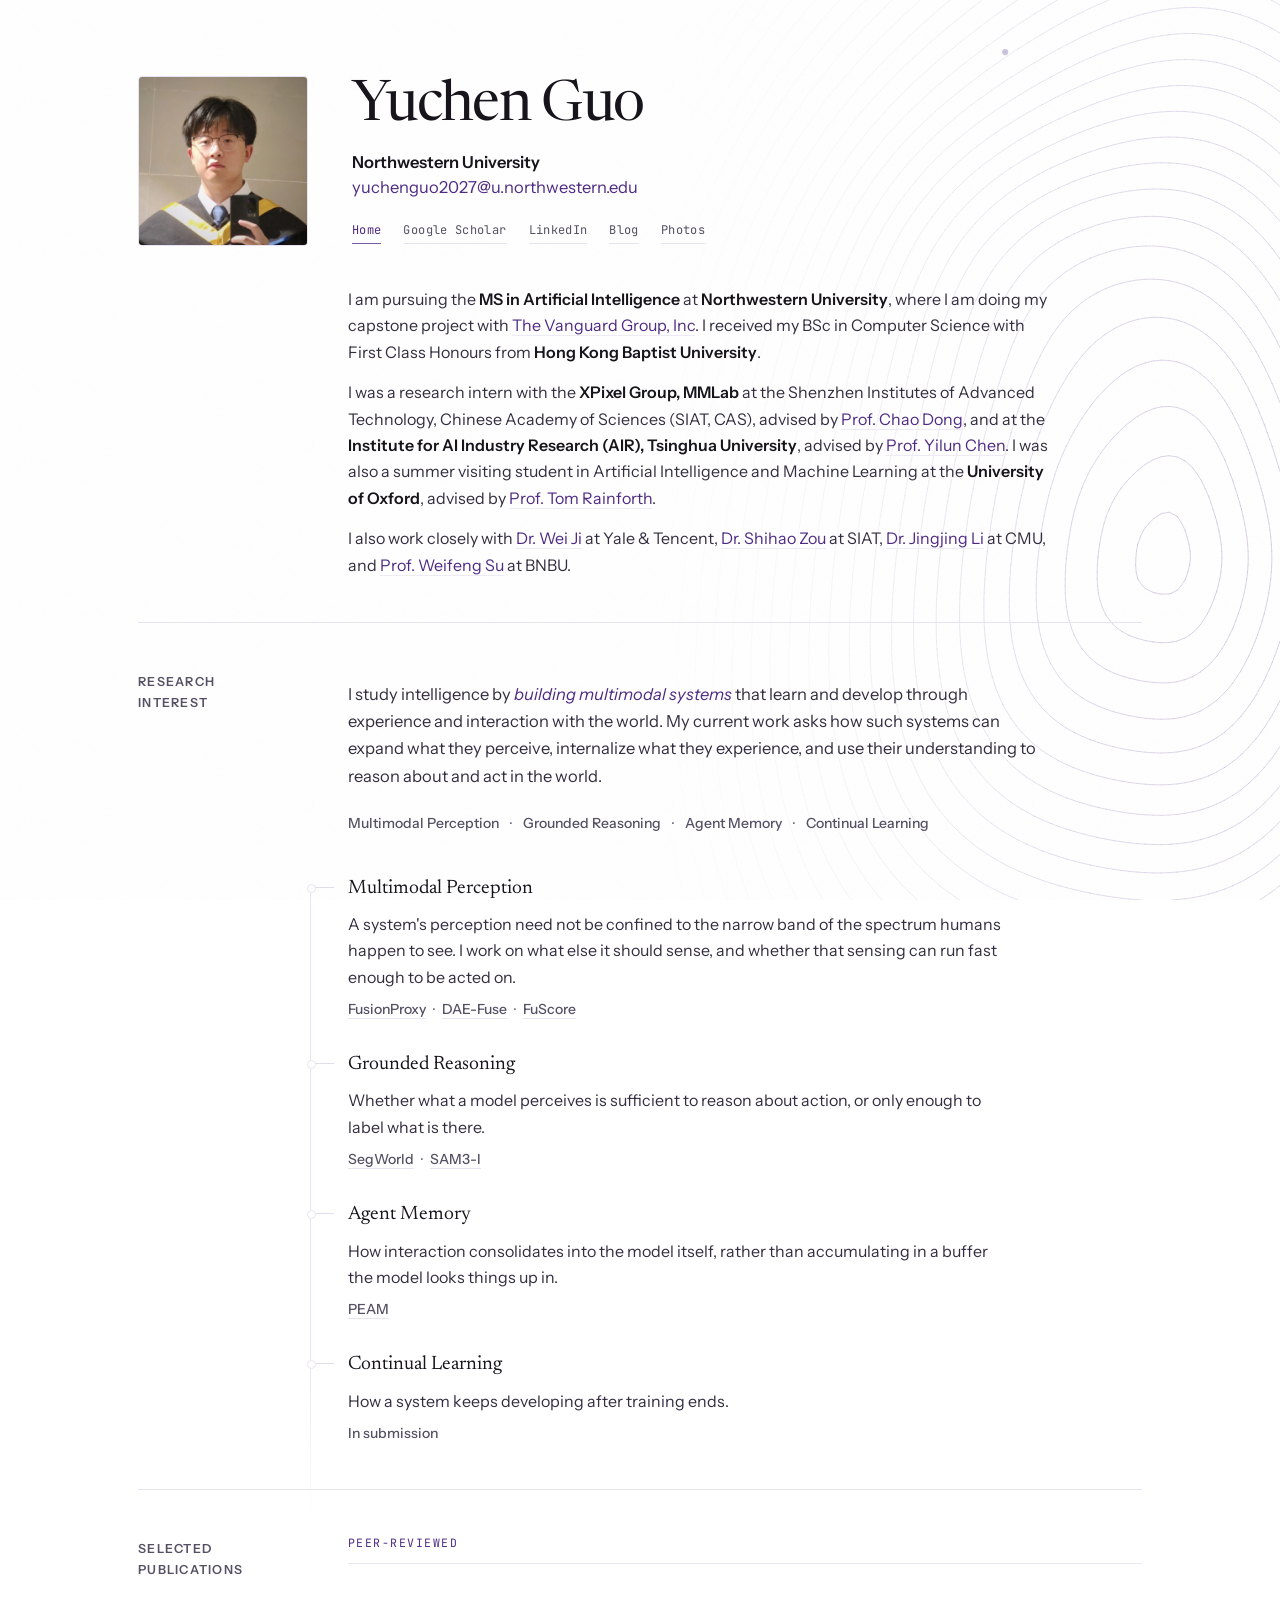
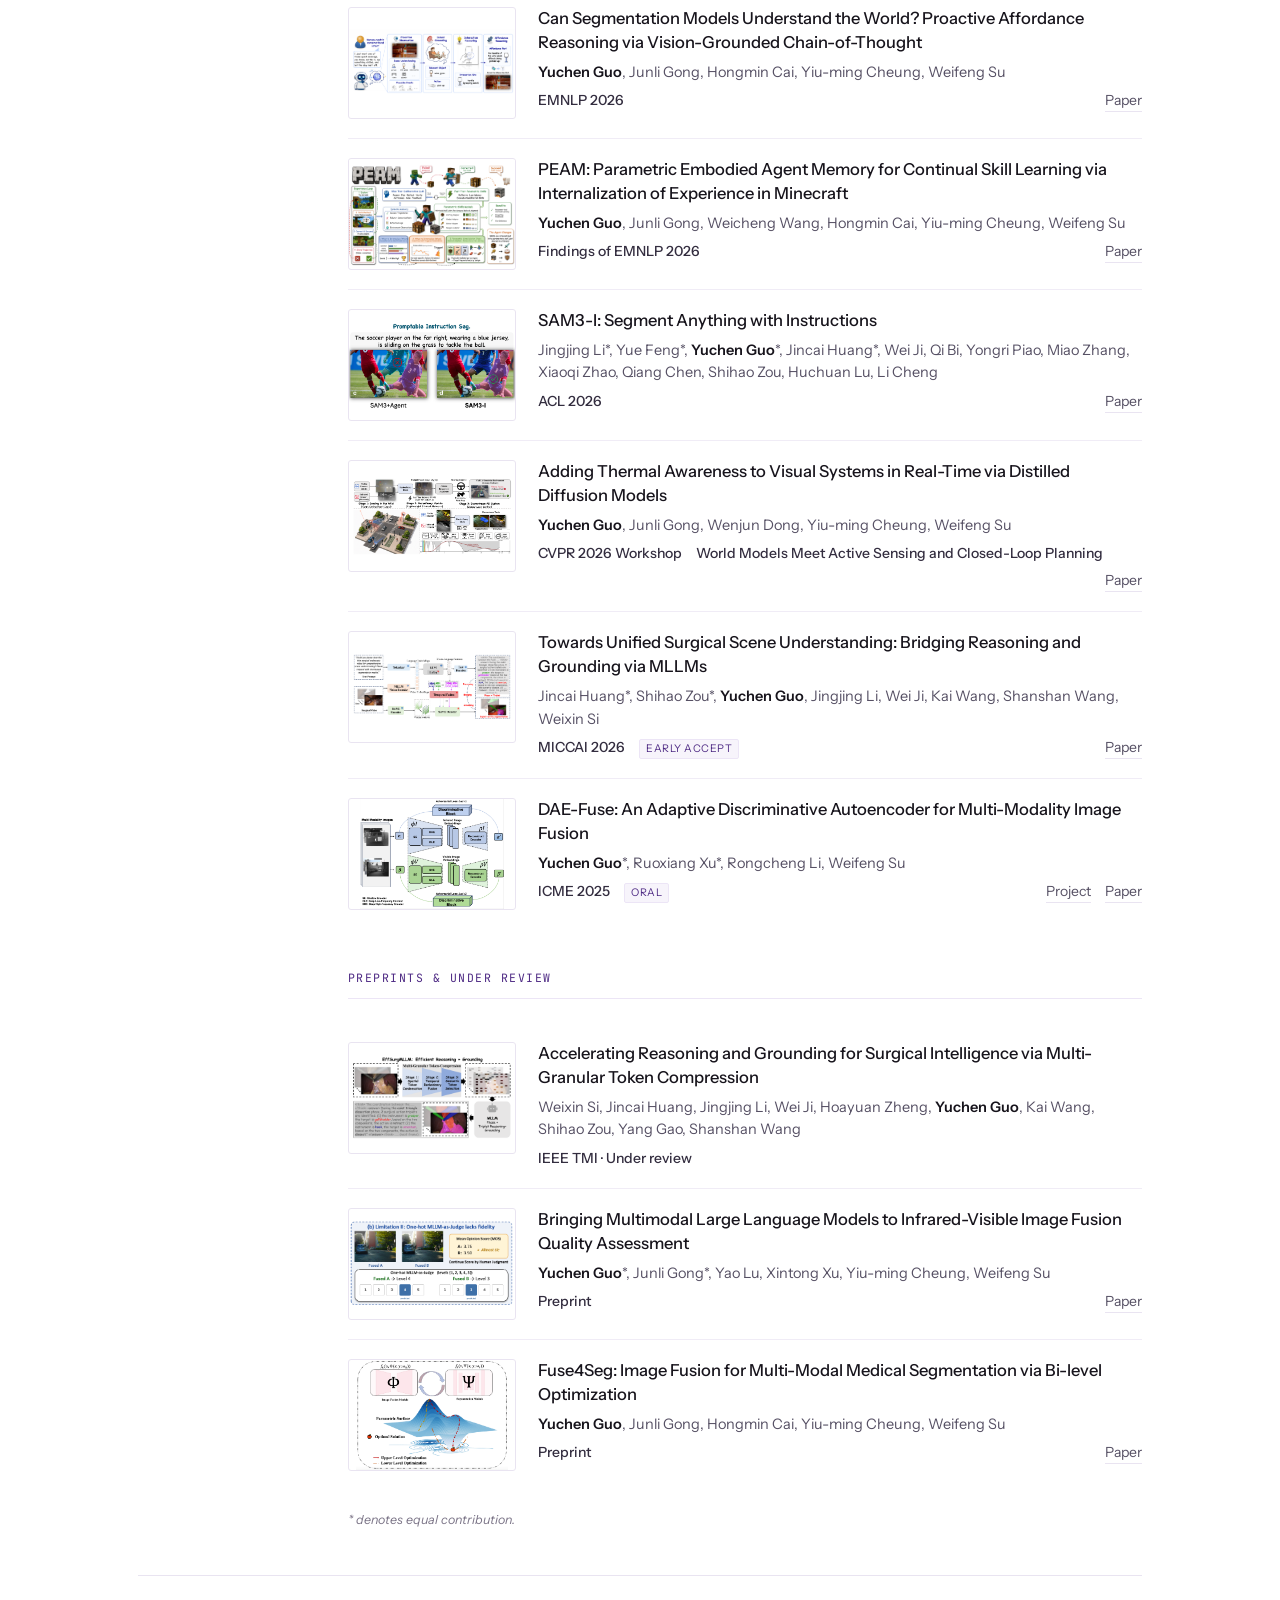
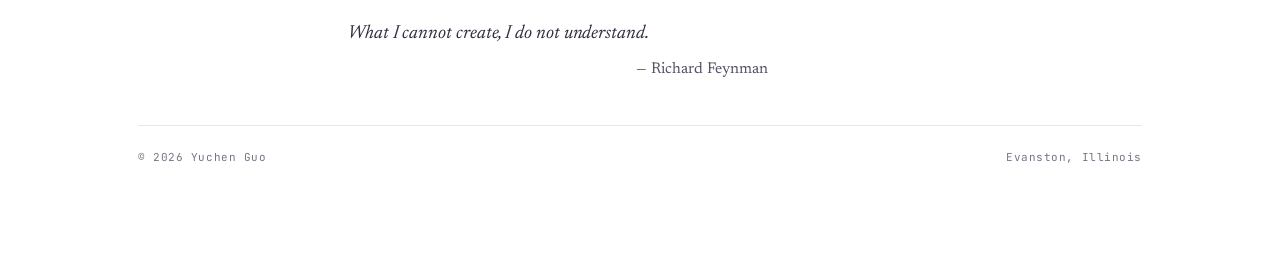
==== commit befc4f8f: "Slightly increase research text sizes for visual balance with bio" ====
--- a/index.html
+++ b/index.html
@@ -12,7 +12,7 @@
 <link rel="preconnect" href="https://fonts.googleapis.com" />
 <link rel="preconnect" href="https://fonts.gstatic.com" crossorigin />
 <link href="https://fonts.googleapis.com/css2?family=Newsreader:ital,opsz,wght@0,6..72,300;0,6..72,400;0,6..72,500;1,6..72,300;1,6..72,400&family=Instrument+Sans:ital,wght@0,400;0,500;0,600;1,400;1,500&family=JetBrains+Mono:wght@400;500&display=swap" rel="stylesheet" />
-<link rel="stylesheet" href="site.css?v=10" />
+<link rel="stylesheet" href="site.css?v=11" />
 </head>
 
 <body>
--- a/site.css
+++ b/site.css
@@ -175,7 +175,7 @@
 .band--research .statement-sub em{ font-style:italic; color:var(--purple); font-weight:400 }
 
 .statement-sub{ margin-top:14px; max-width:62ch; font-size:15.5px; color:var(--ink-soft) }
-.band--research .statement-sub{ font-family:var(--sans); font-size:16px; font-weight:400; line-height:1.65; max-width:64ch }
+.band--research .statement-sub{ font-family:var(--sans); font-size:16.5px; font-weight:400; line-height:1.65; max-width:64ch }
 
 .keys{
   margin:22px 0 38px;
@@ -203,7 +203,7 @@
   opacity:.8;
 }
 
-.theme-note{ max-width:60ch; color:var(--ink-soft); font-size:15.5px }
+.theme-note{ max-width:60ch; color:var(--ink-soft); font-size:16px }
 
 .theme-refs{ margin:8px 0 0 0; font-family:var(--sans); font-size:14px; font-weight:500; color:var(--muted) }
 .theme-refs a{ color:var(--muted); border-bottom:1px solid var(--rule) }
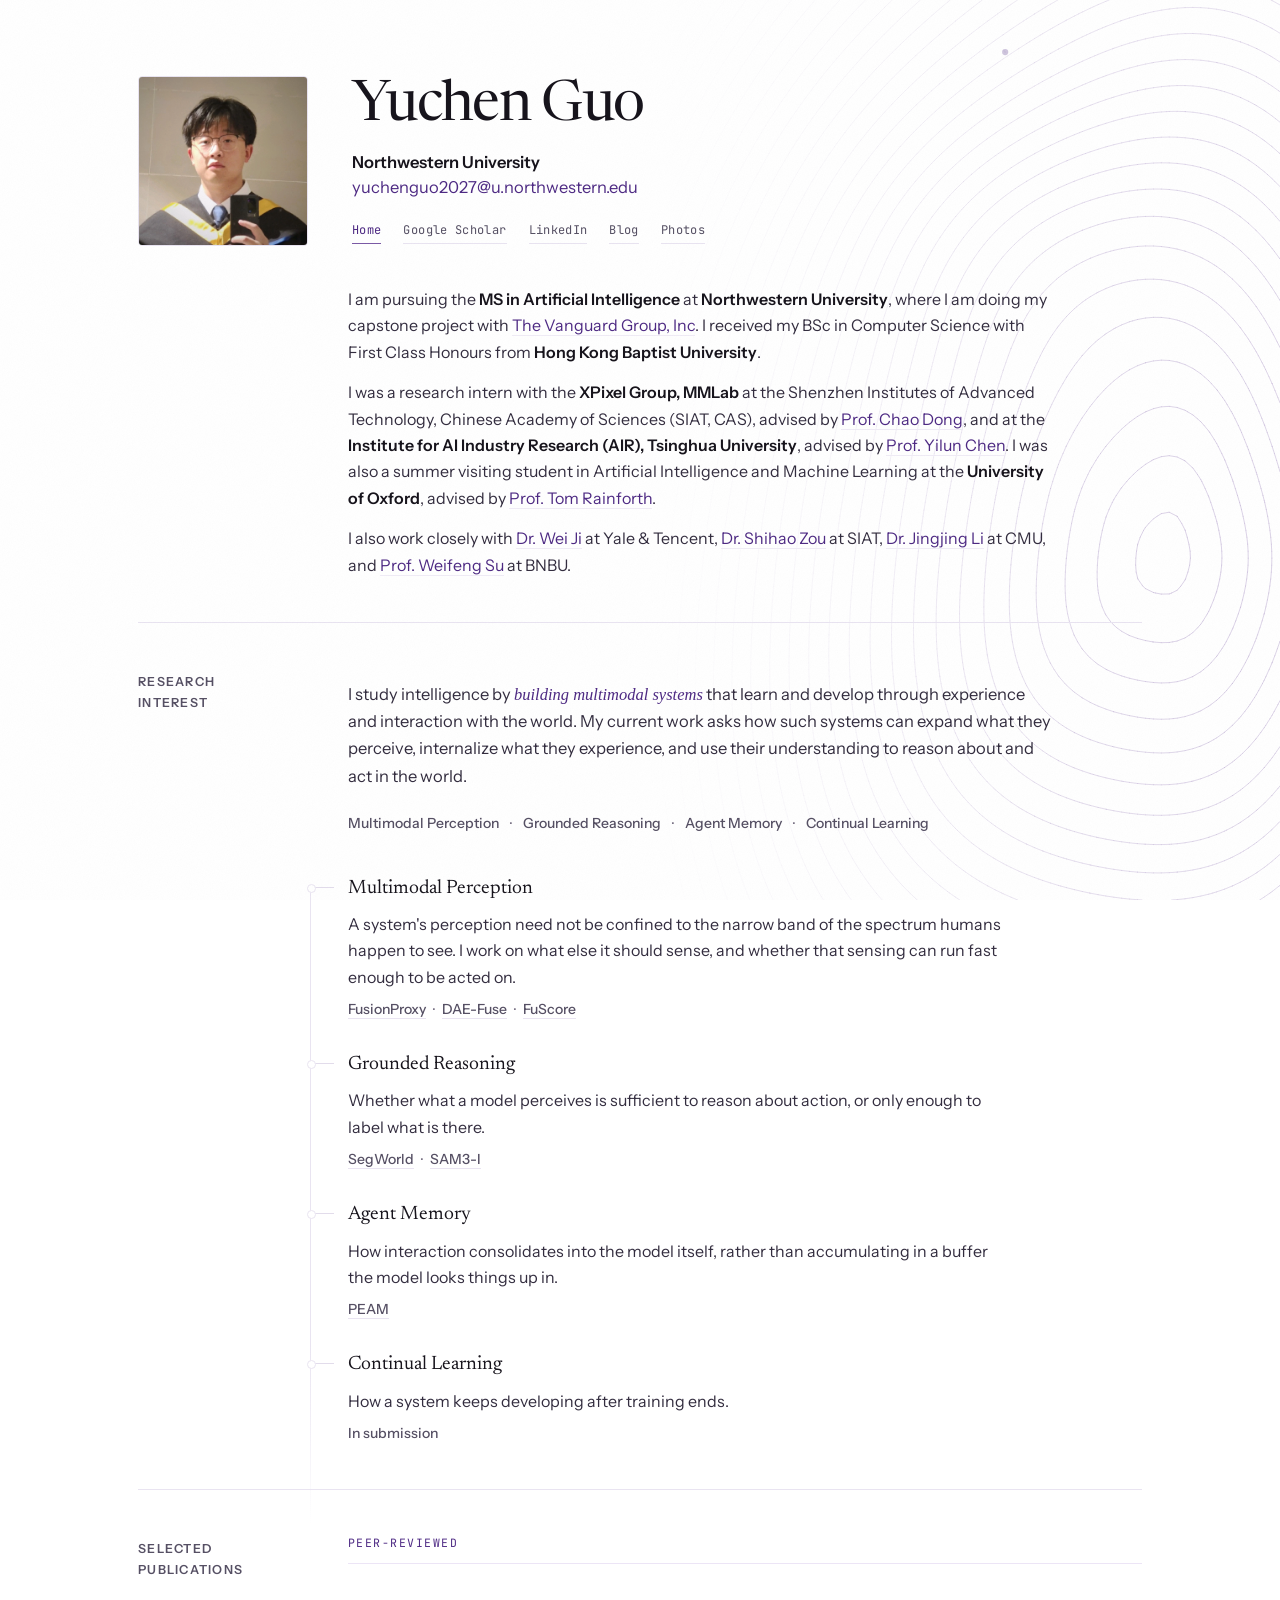
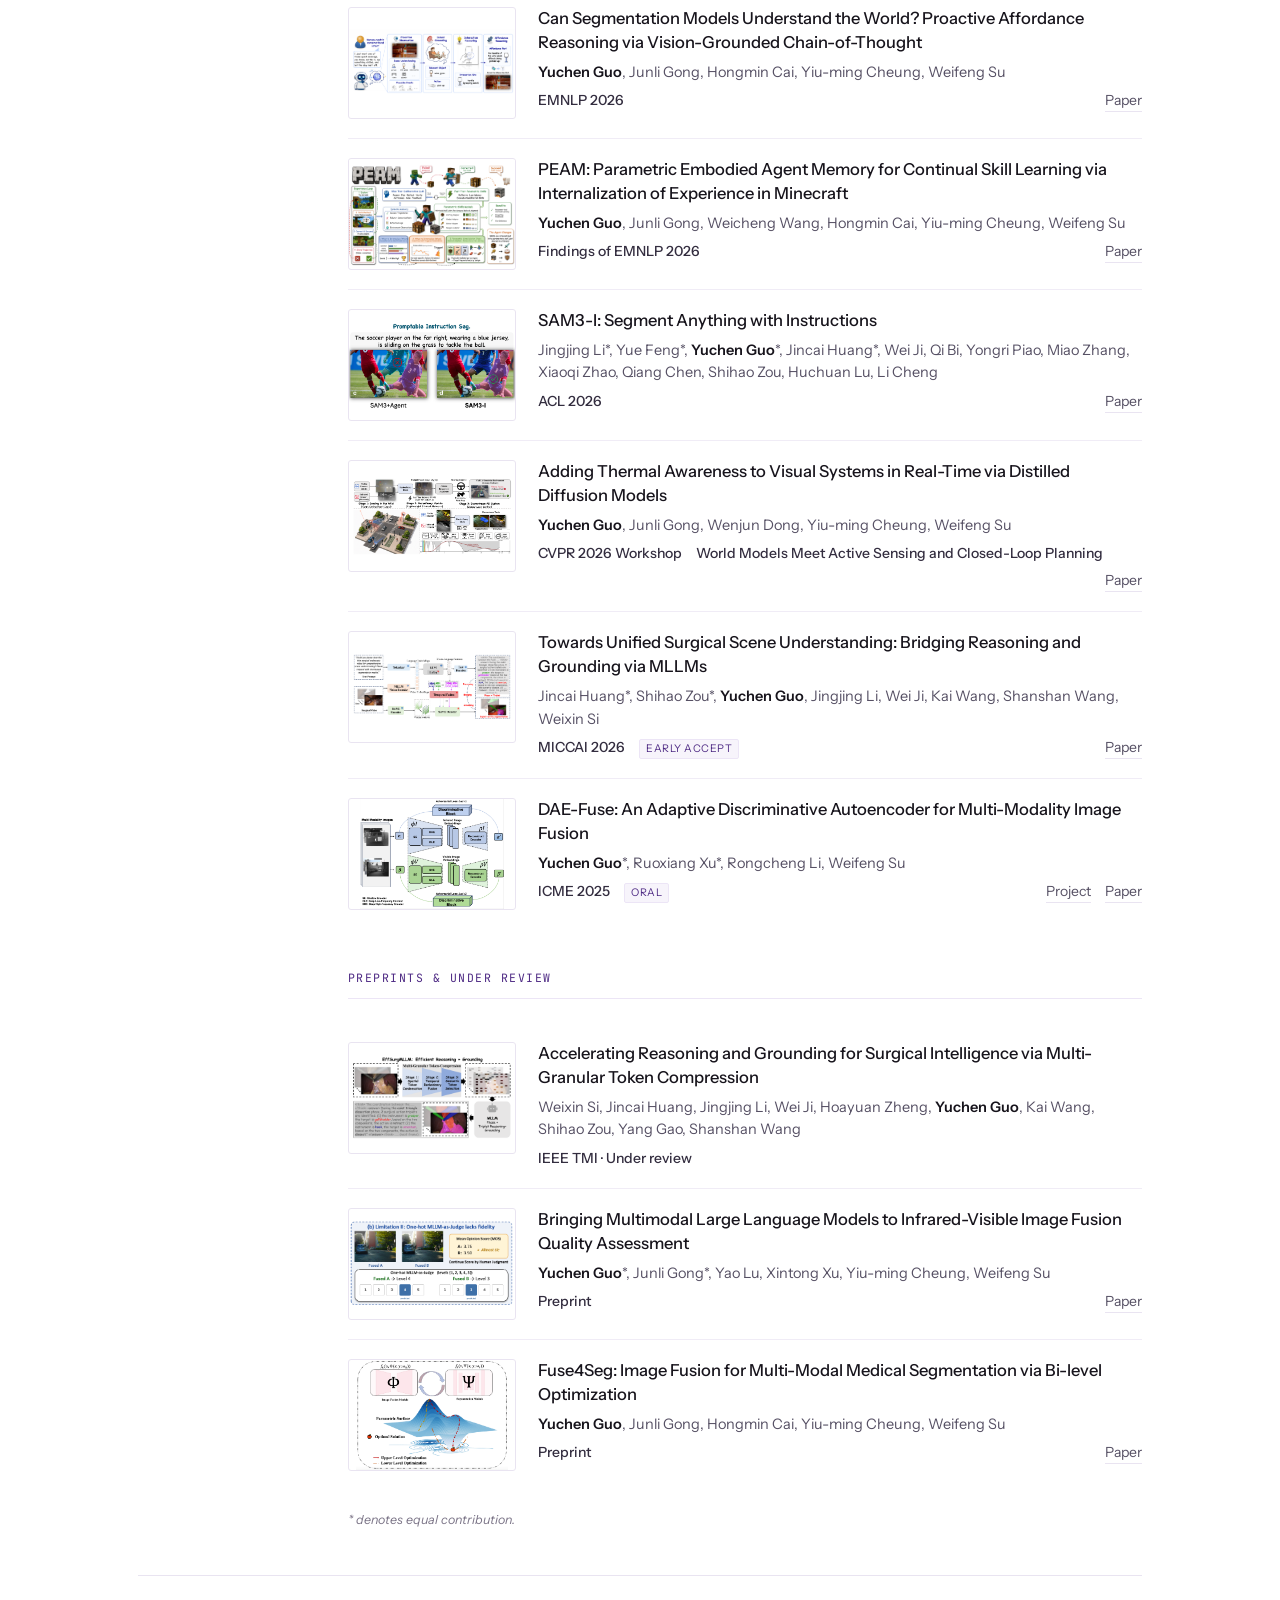
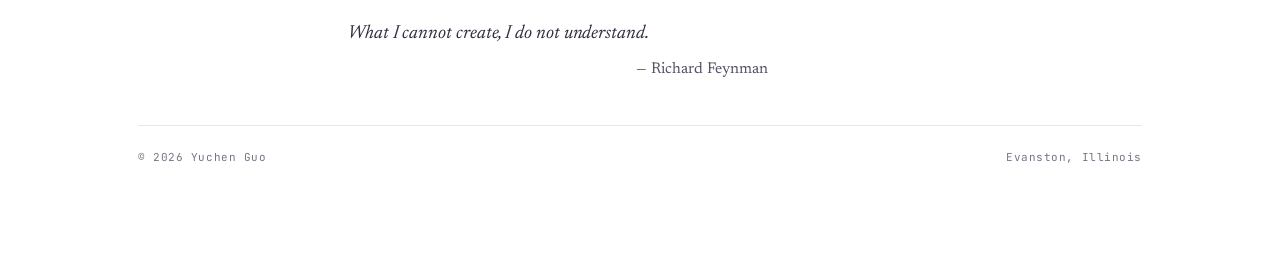
==== commit 2c27eb4f: "Use Times New Roman italic for highlighted research phrase" ====
--- a/index.html
+++ b/index.html
@@ -12,7 +12,7 @@
 <link rel="preconnect" href="https://fonts.googleapis.com" />
 <link rel="preconnect" href="https://fonts.gstatic.com" crossorigin />
 <link href="https://fonts.googleapis.com/css2?family=Newsreader:ital,opsz,wght@0,6..72,300;0,6..72,400;0,6..72,500;1,6..72,300;1,6..72,400&family=Instrument+Sans:ital,wght@0,400;0,500;0,600;1,400;1,500&family=JetBrains+Mono:wght@400;500&display=swap" rel="stylesheet" />
-<link rel="stylesheet" href="site.css?v=11" />
+<link rel="stylesheet" href="site.css?v=12" />
 </head>
 
 <body>
--- a/site.css
+++ b/site.css
@@ -172,7 +172,7 @@
   color:var(--ink); max-width:56ch;
 }
 .statement em{ font-style:italic; color:var(--purple) }
-.band--research .statement-sub em{ font-style:italic; color:var(--purple); font-weight:400 }
+.band--research .statement-sub em{ font-family:"Times New Roman", Times, serif; font-style:italic; color:var(--purple); font-weight:400 }
 
 .statement-sub{ margin-top:14px; max-width:62ch; font-size:15.5px; color:var(--ink-soft) }
 .band--research .statement-sub{ font-family:var(--sans); font-size:16.5px; font-weight:400; line-height:1.65; max-width:64ch }
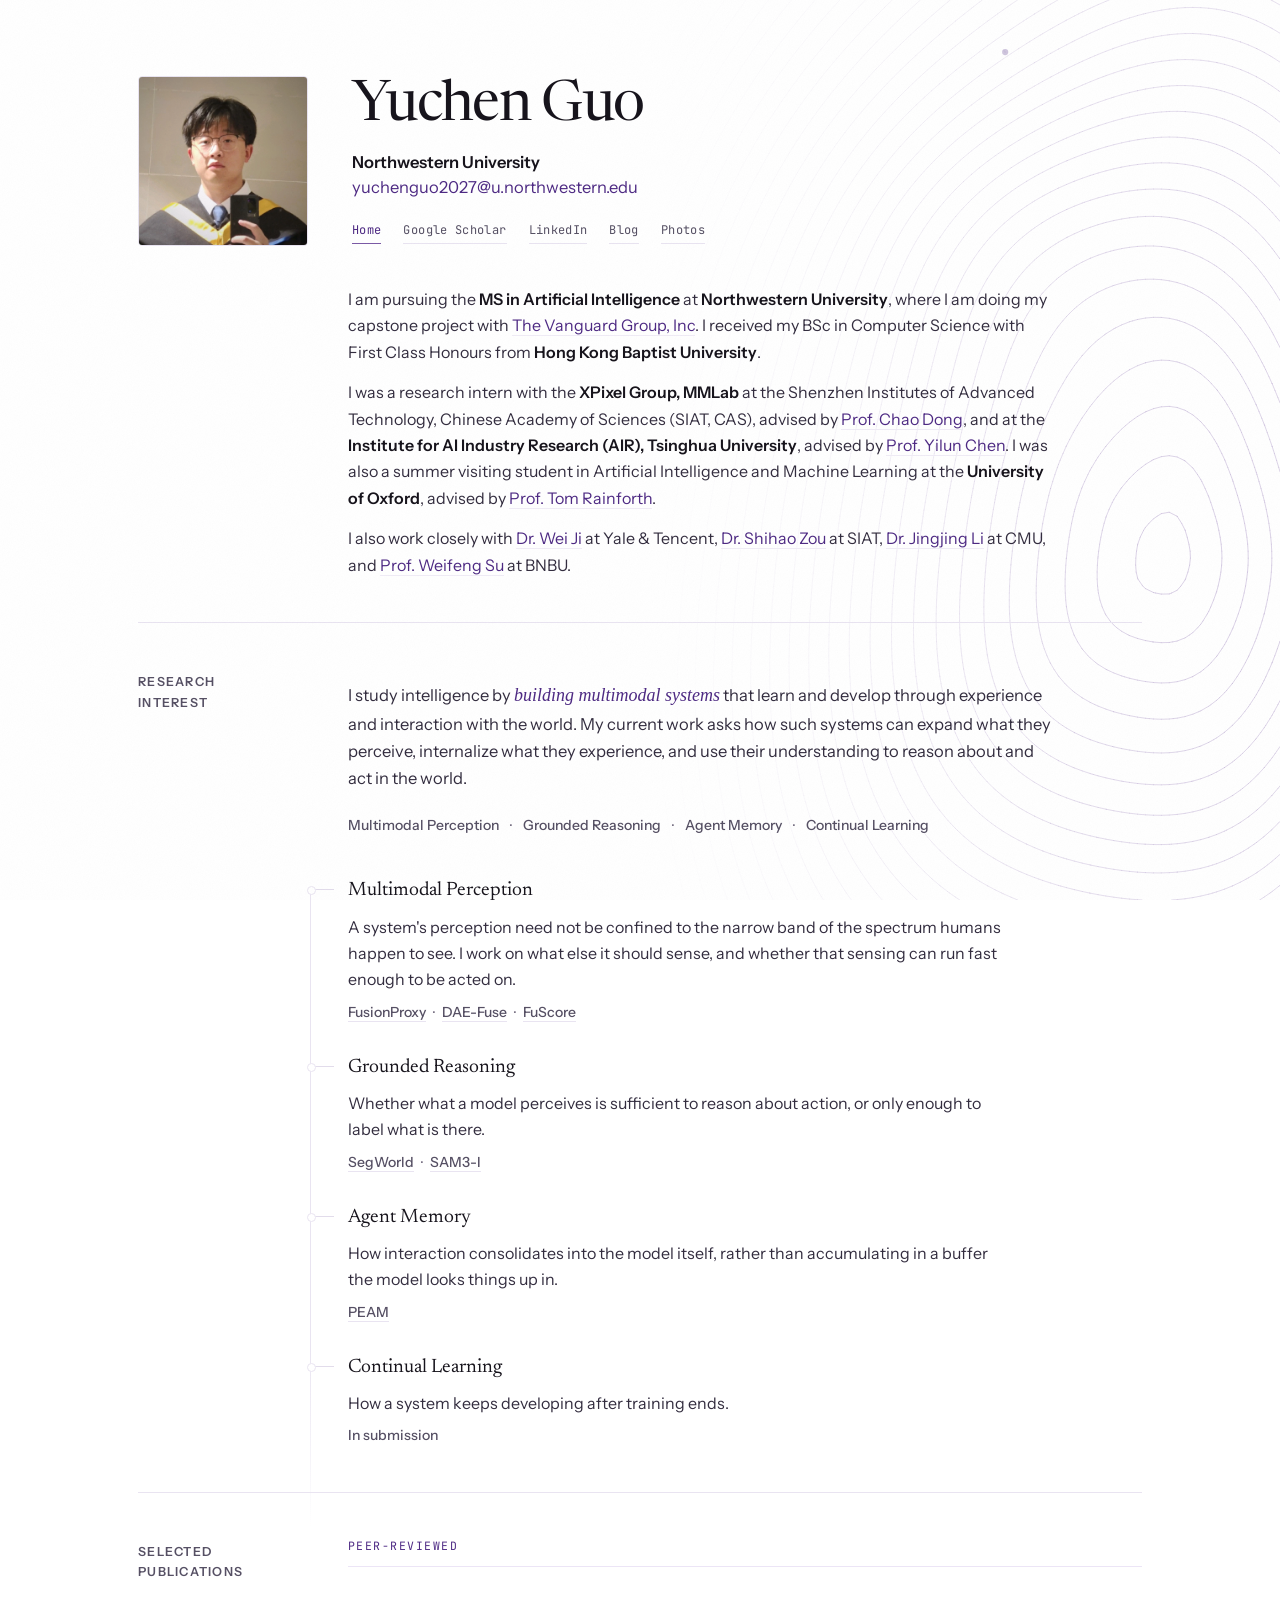
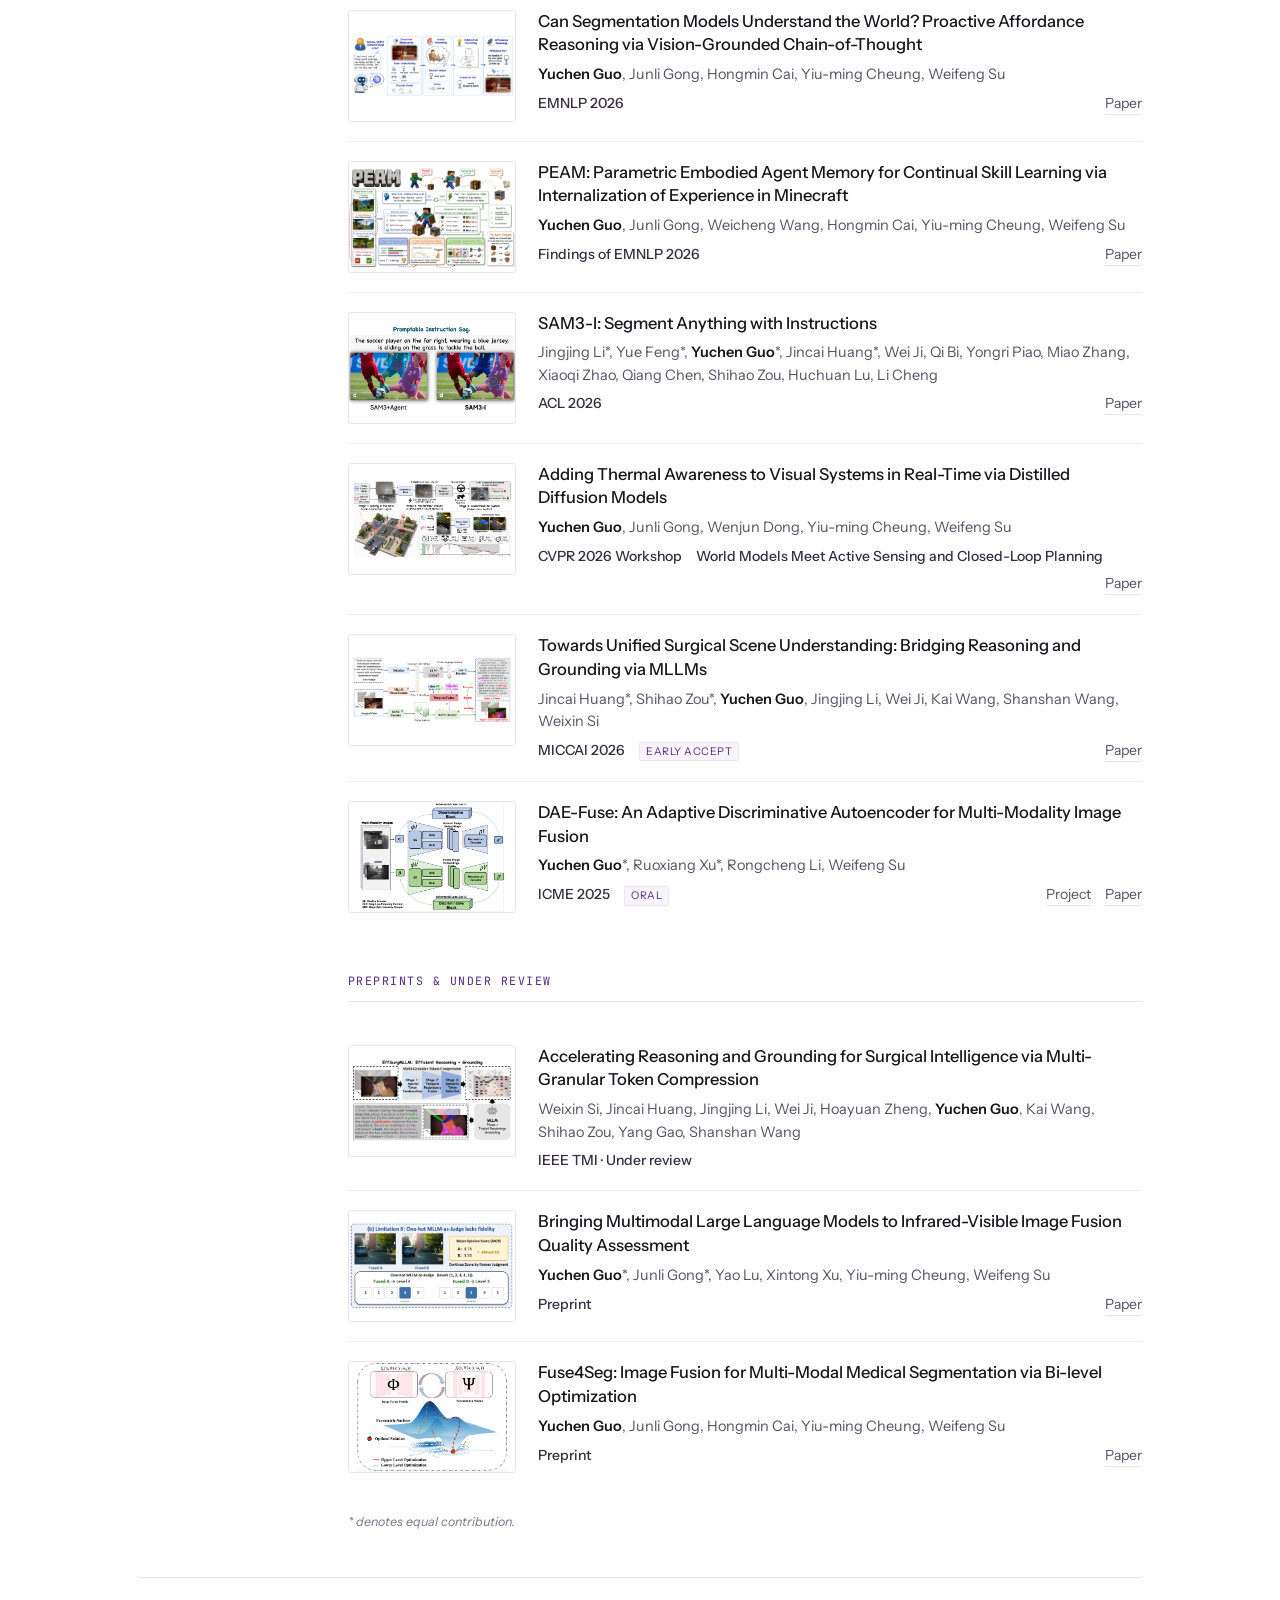
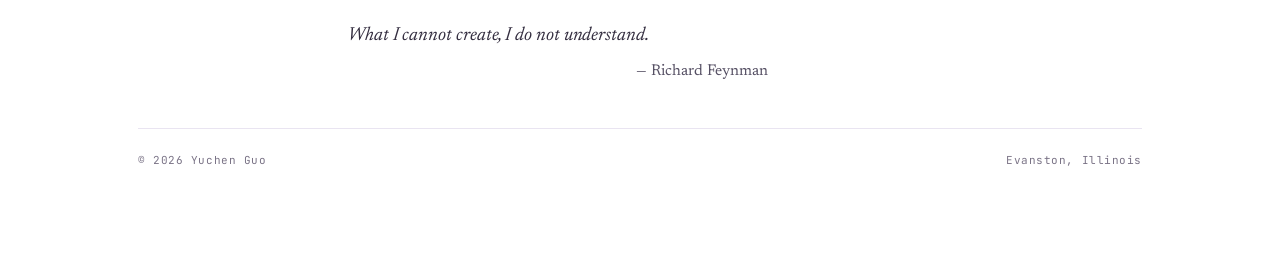
==== commit df4054c2: "Slightly enlarge highlighted italic research phrase" ====
--- a/index.html
+++ b/index.html
@@ -12,7 +12,7 @@
 <link rel="preconnect" href="https://fonts.googleapis.com" />
 <link rel="preconnect" href="https://fonts.gstatic.com" crossorigin />
 <link href="https://fonts.googleapis.com/css2?family=Newsreader:ital,opsz,wght@0,6..72,300;0,6..72,400;0,6..72,500;1,6..72,300;1,6..72,400&family=Instrument+Sans:ital,wght@0,400;0,500;0,600;1,400;1,500&family=JetBrains+Mono:wght@400;500&display=swap" rel="stylesheet" />
-<link rel="stylesheet" href="site.css?v=12" />
+<link rel="stylesheet" href="site.css?v=13" />
 </head>
 
 <body>
--- a/site.css
+++ b/site.css
@@ -172,7 +172,7 @@
   color:var(--ink); max-width:56ch;
 }
 .statement em{ font-style:italic; color:var(--purple) }
-.band--research .statement-sub em{ font-family:"Times New Roman", Times, serif; font-style:italic; color:var(--purple); font-weight:400 }
+.band--research .statement-sub em{ font-family:"Times New Roman", Times, serif; font-size:18px; font-style:italic; color:var(--purple); font-weight:400 }
 
 .statement-sub{ margin-top:14px; max-width:62ch; font-size:15.5px; color:var(--ink-soft) }
 .band--research .statement-sub{ font-family:var(--sans); font-size:16.5px; font-weight:400; line-height:1.65; max-width:64ch }
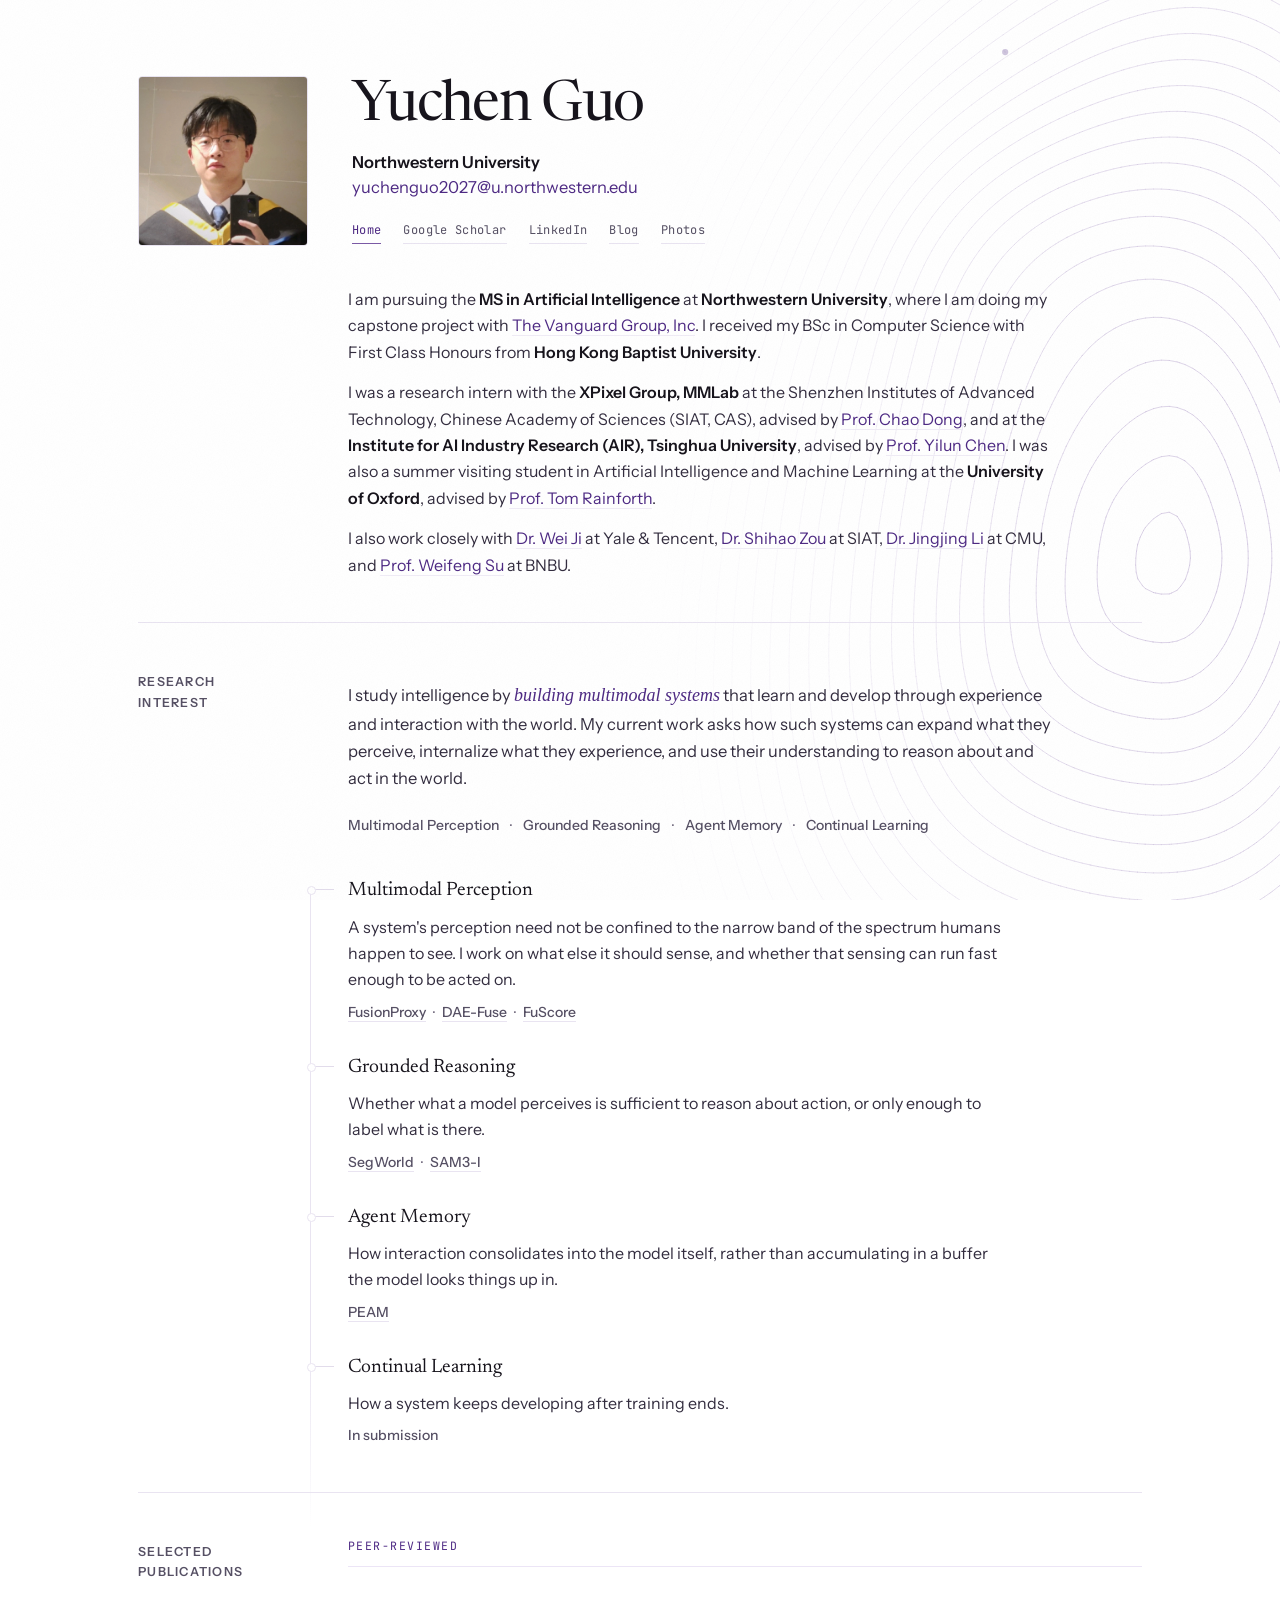
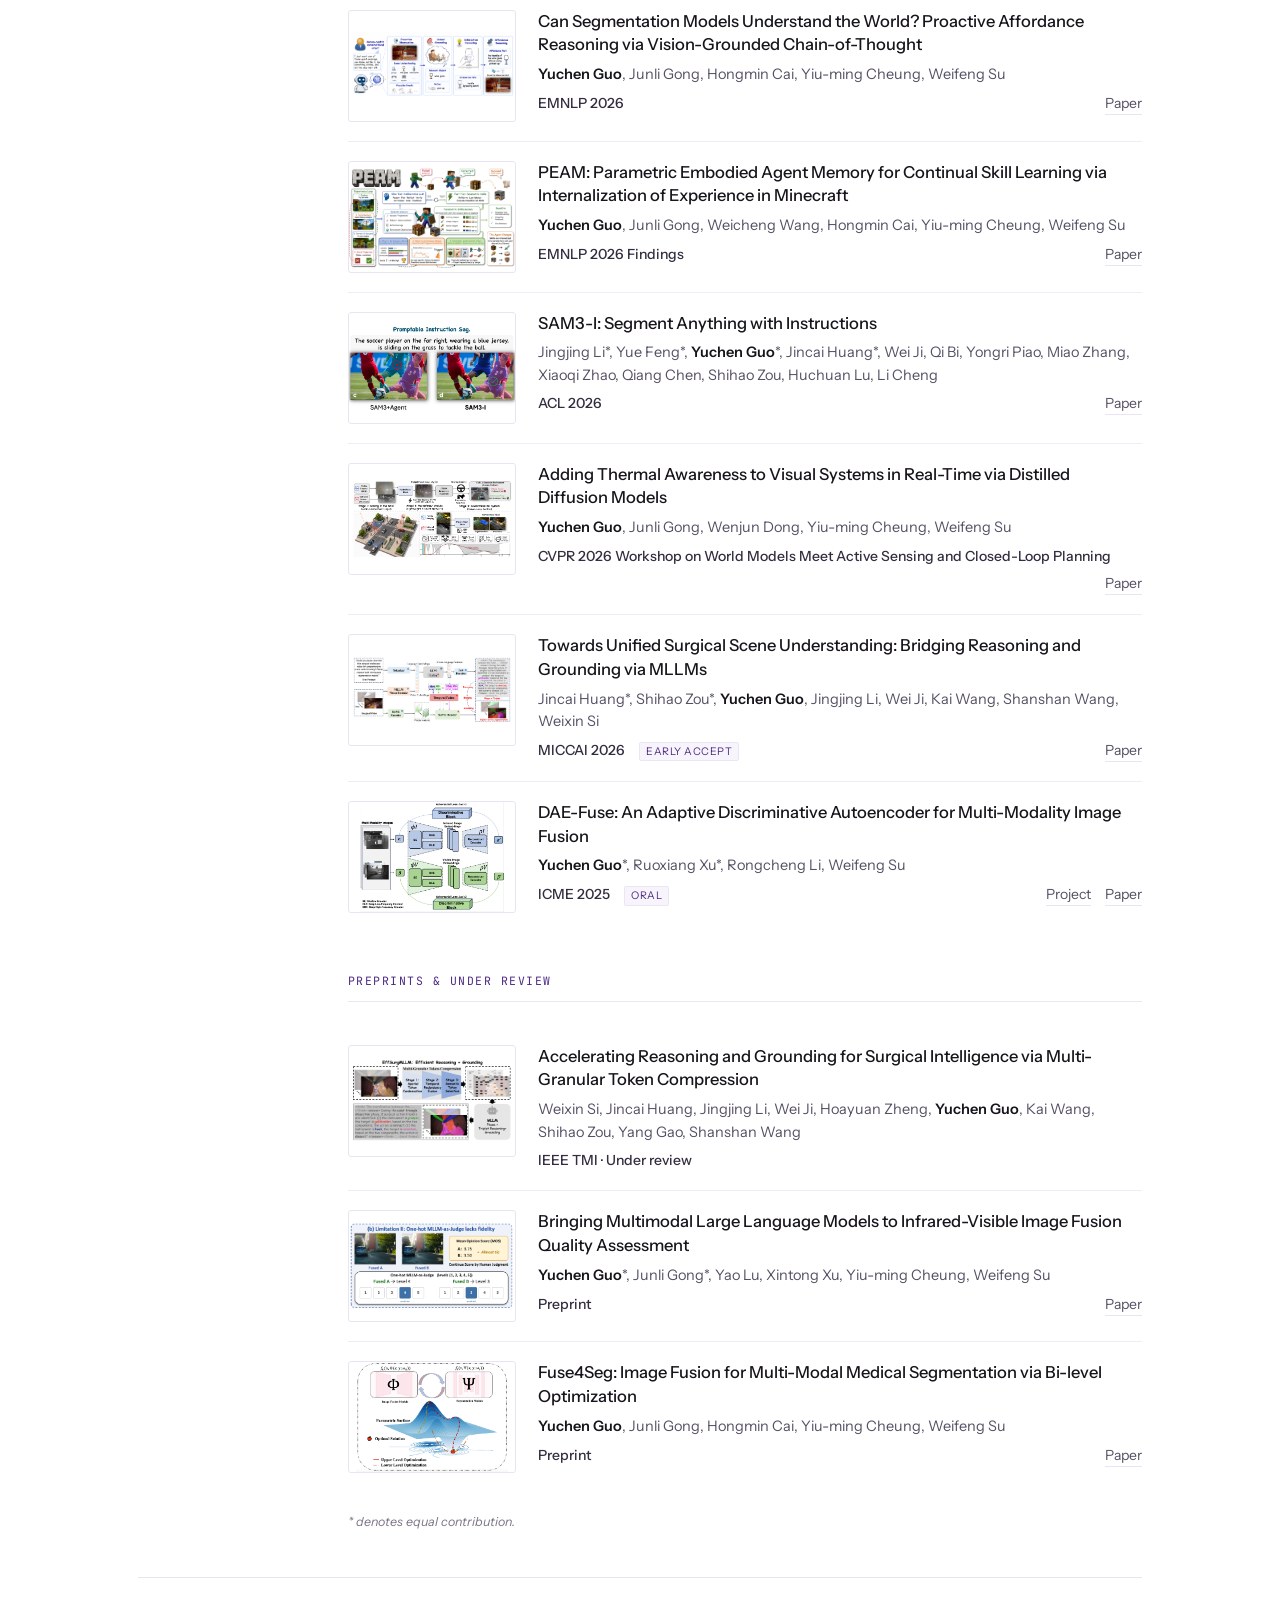
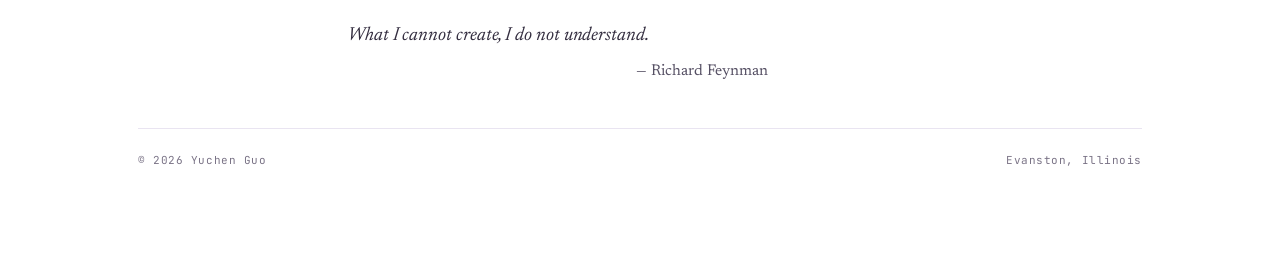
==== commit 8b9cc758: "Update publication venue names in index.html" ====
--- a/index.html
+++ b/index.html
@@ -168,7 +168,7 @@
               <span class="me">Yuchen Guo</span>, Junli Gong, Weicheng Wang, Hongmin Cai, Yiu-ming Cheung, Weifeng Su
             </p>
             <div class="pub-meta">
-              <span class="pub-venue">Findings of EMNLP 2026</span>
+              <span class="pub-venue">EMNLP 2026 Findings</span>
               <span class="pub-links"><a href="https://arxiv.org/pdf/2605.27762">Paper</a></span>
             </div>
           </div>
@@ -197,8 +197,7 @@
               <span class="me">Yuchen Guo</span>, Junli Gong, Wenjun Dong, Yiu-ming Cheung, Weifeng Su
             </p>
             <div class="pub-meta">
-              <span class="pub-venue">CVPR 2026 Workshop</span>
-              <span class="pub-venue">World Models Meet Active Sensing and Closed-Loop Planning</span>
+              <span class="pub-venue">CVPR 2026 Workshop on World Models Meet Active Sensing and Closed-Loop Planning</span>
               <span class="pub-links"><a href="https://arxiv.org/pdf/2605.06010">Paper</a></span>
             </div>
           </div>
